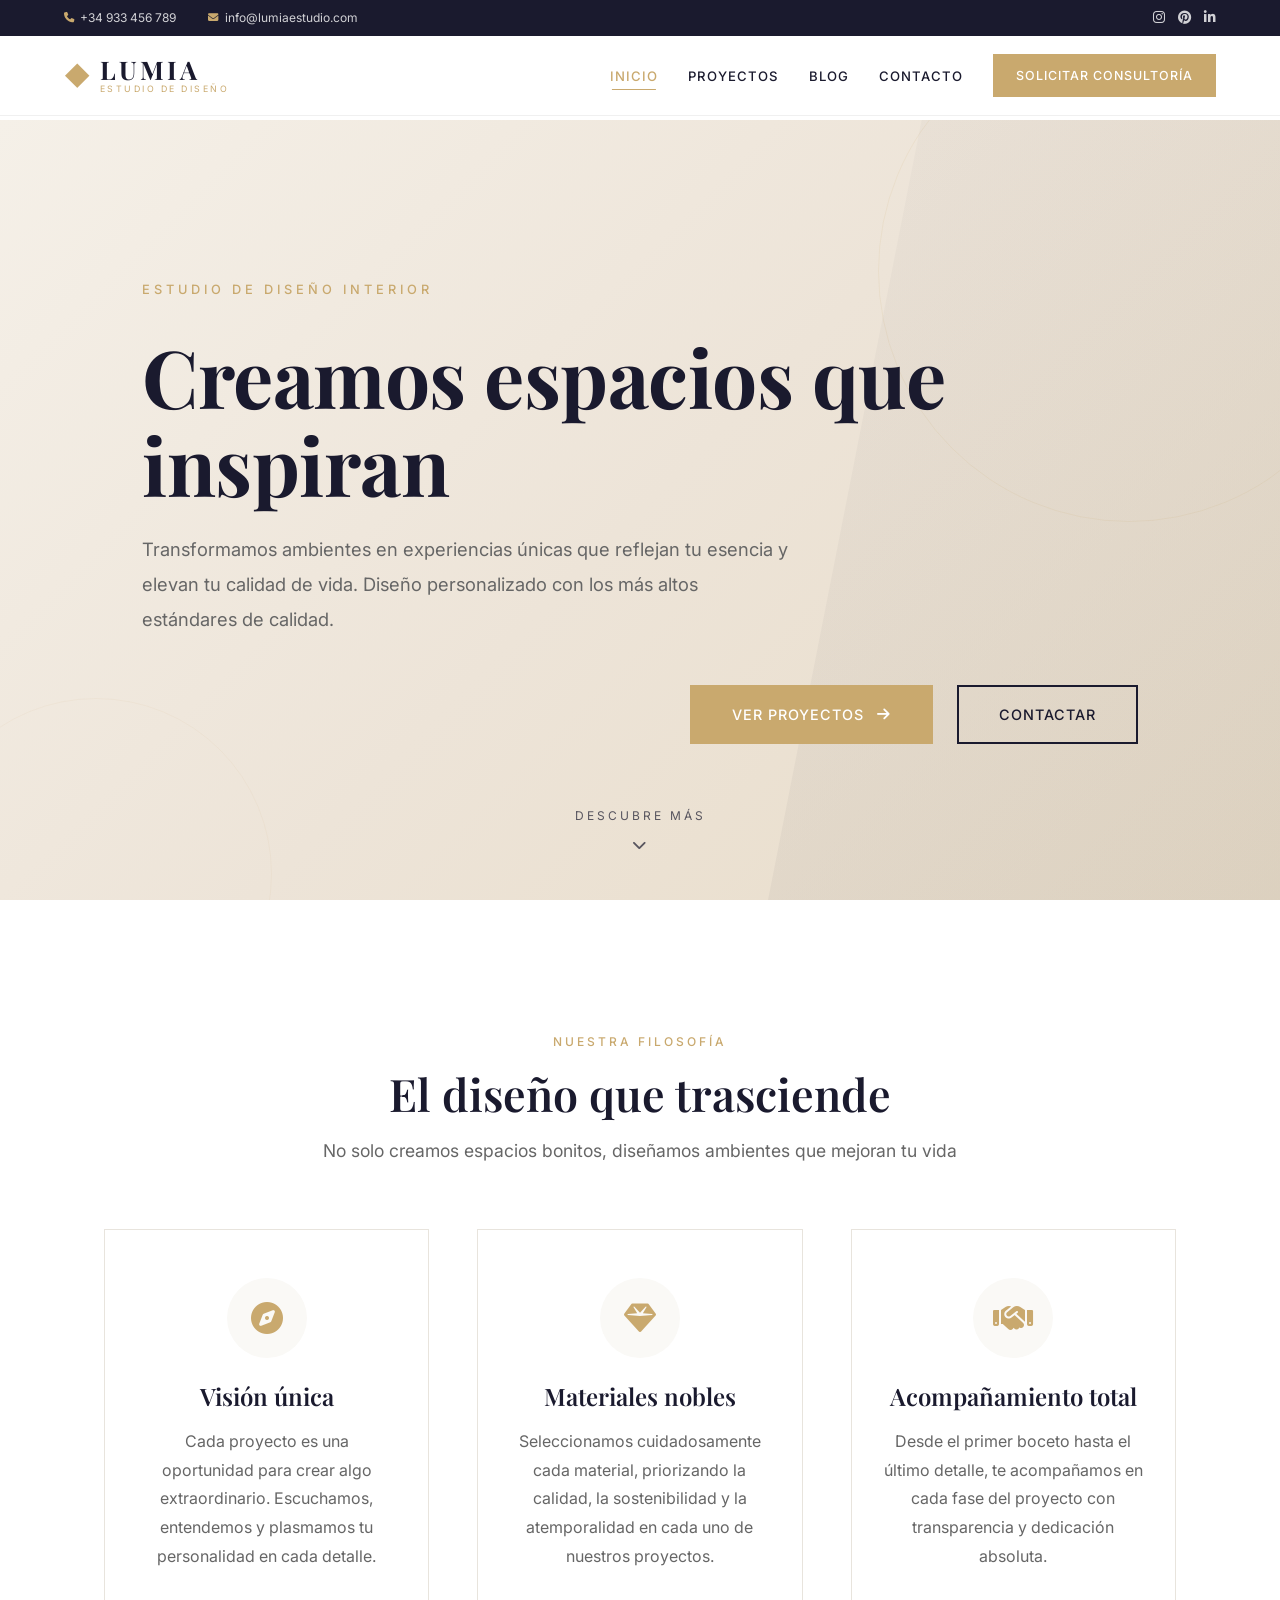
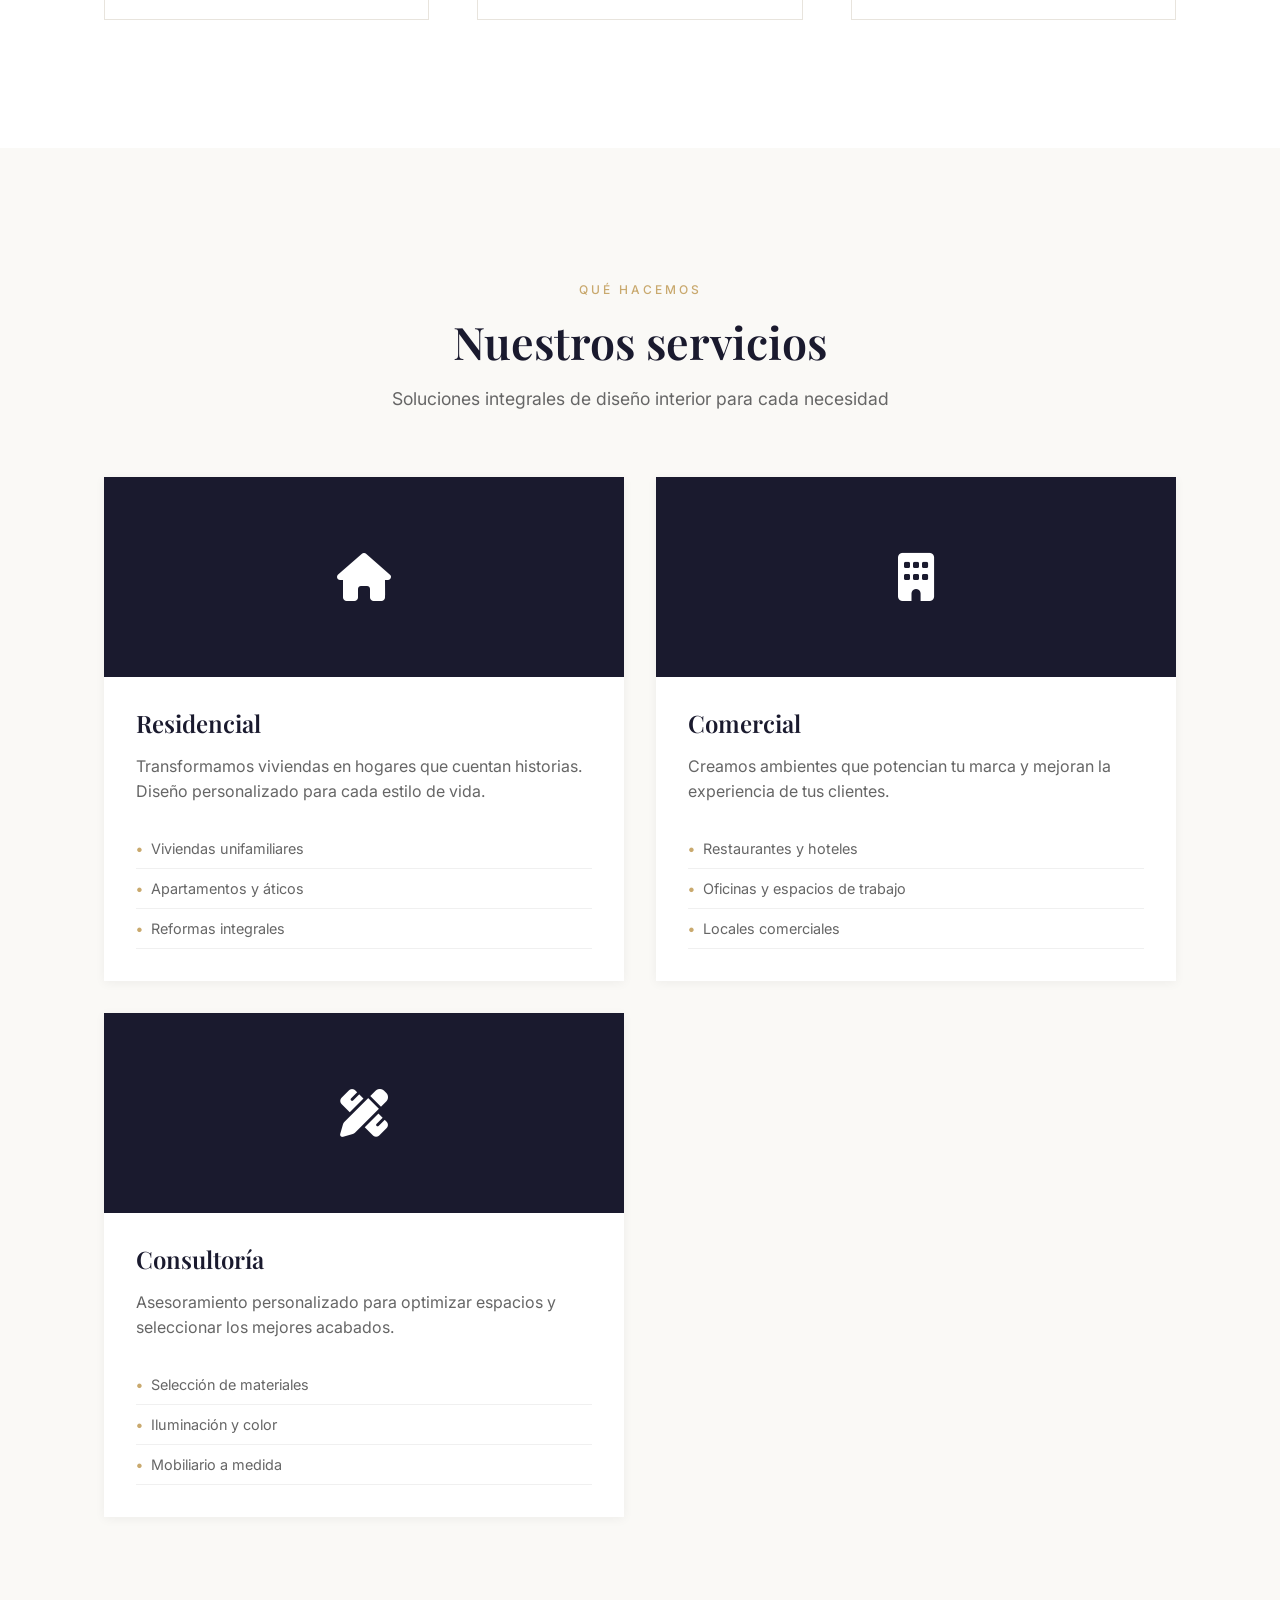
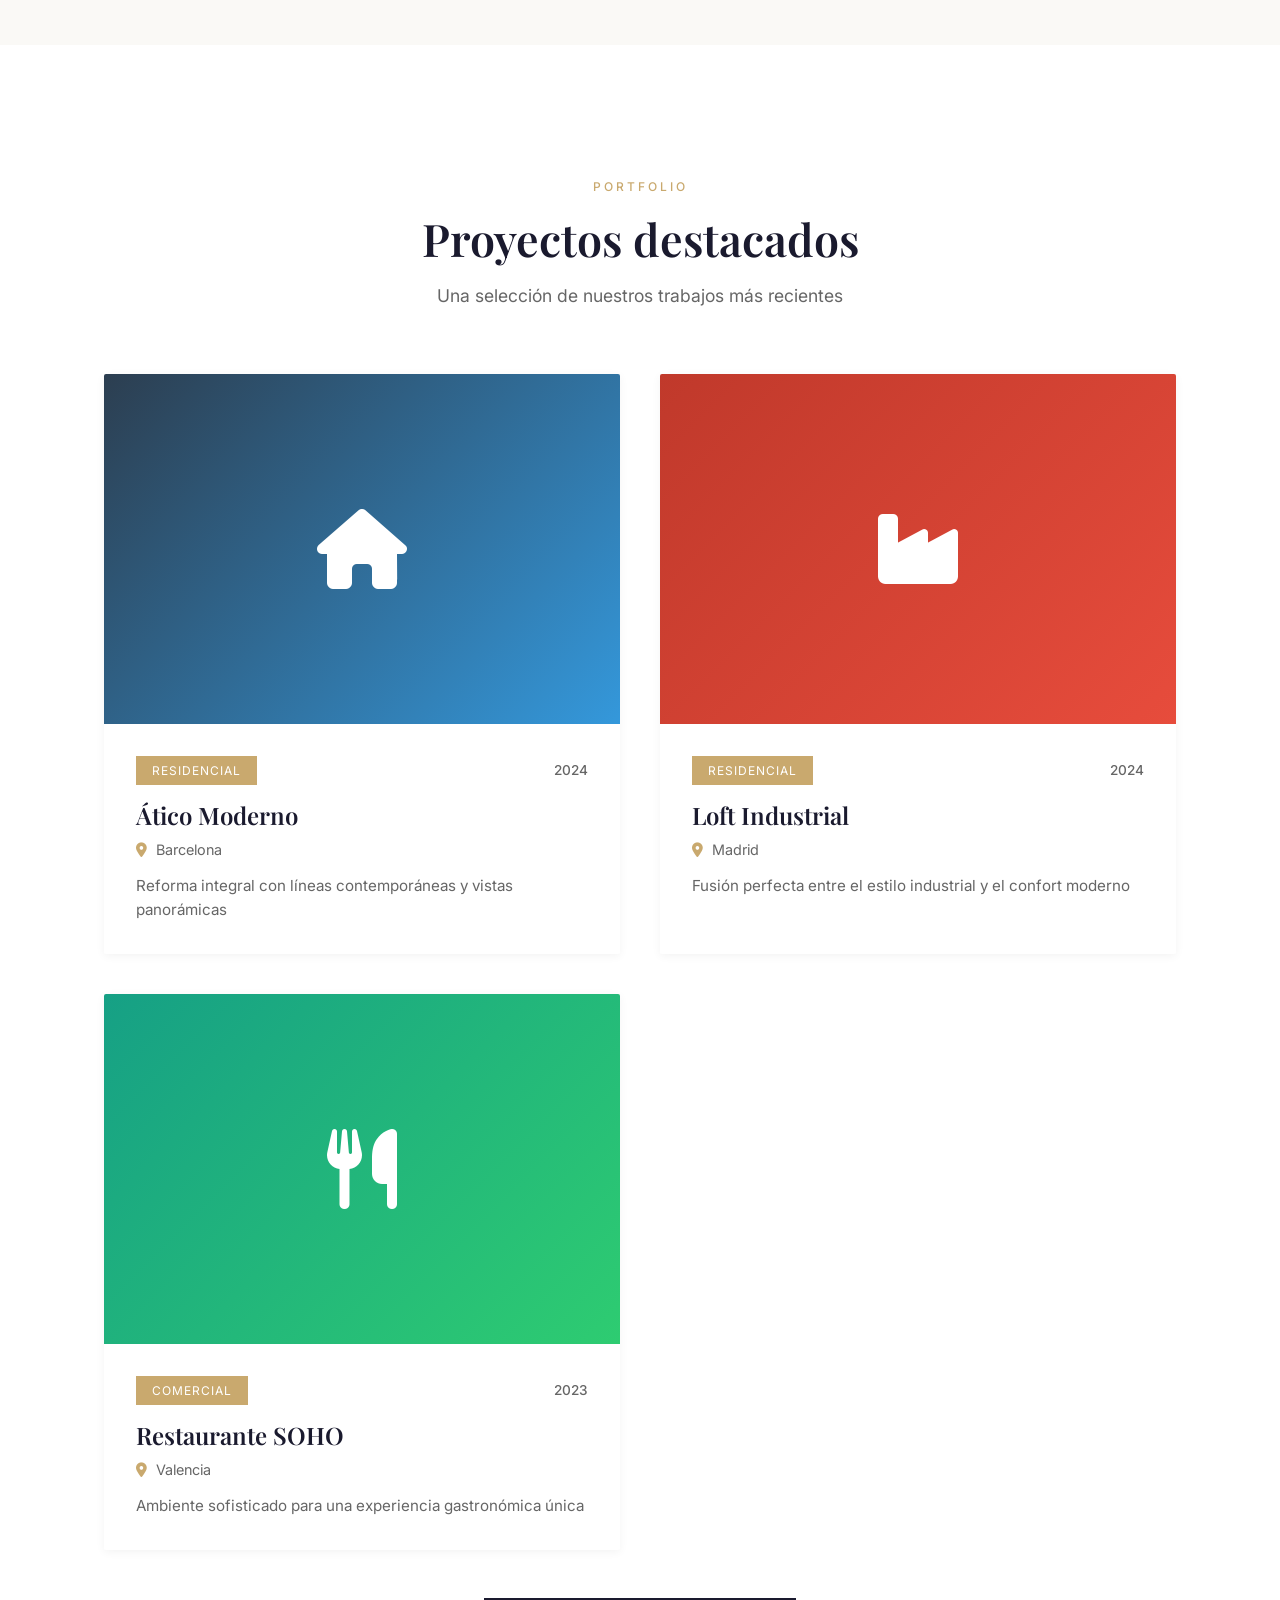
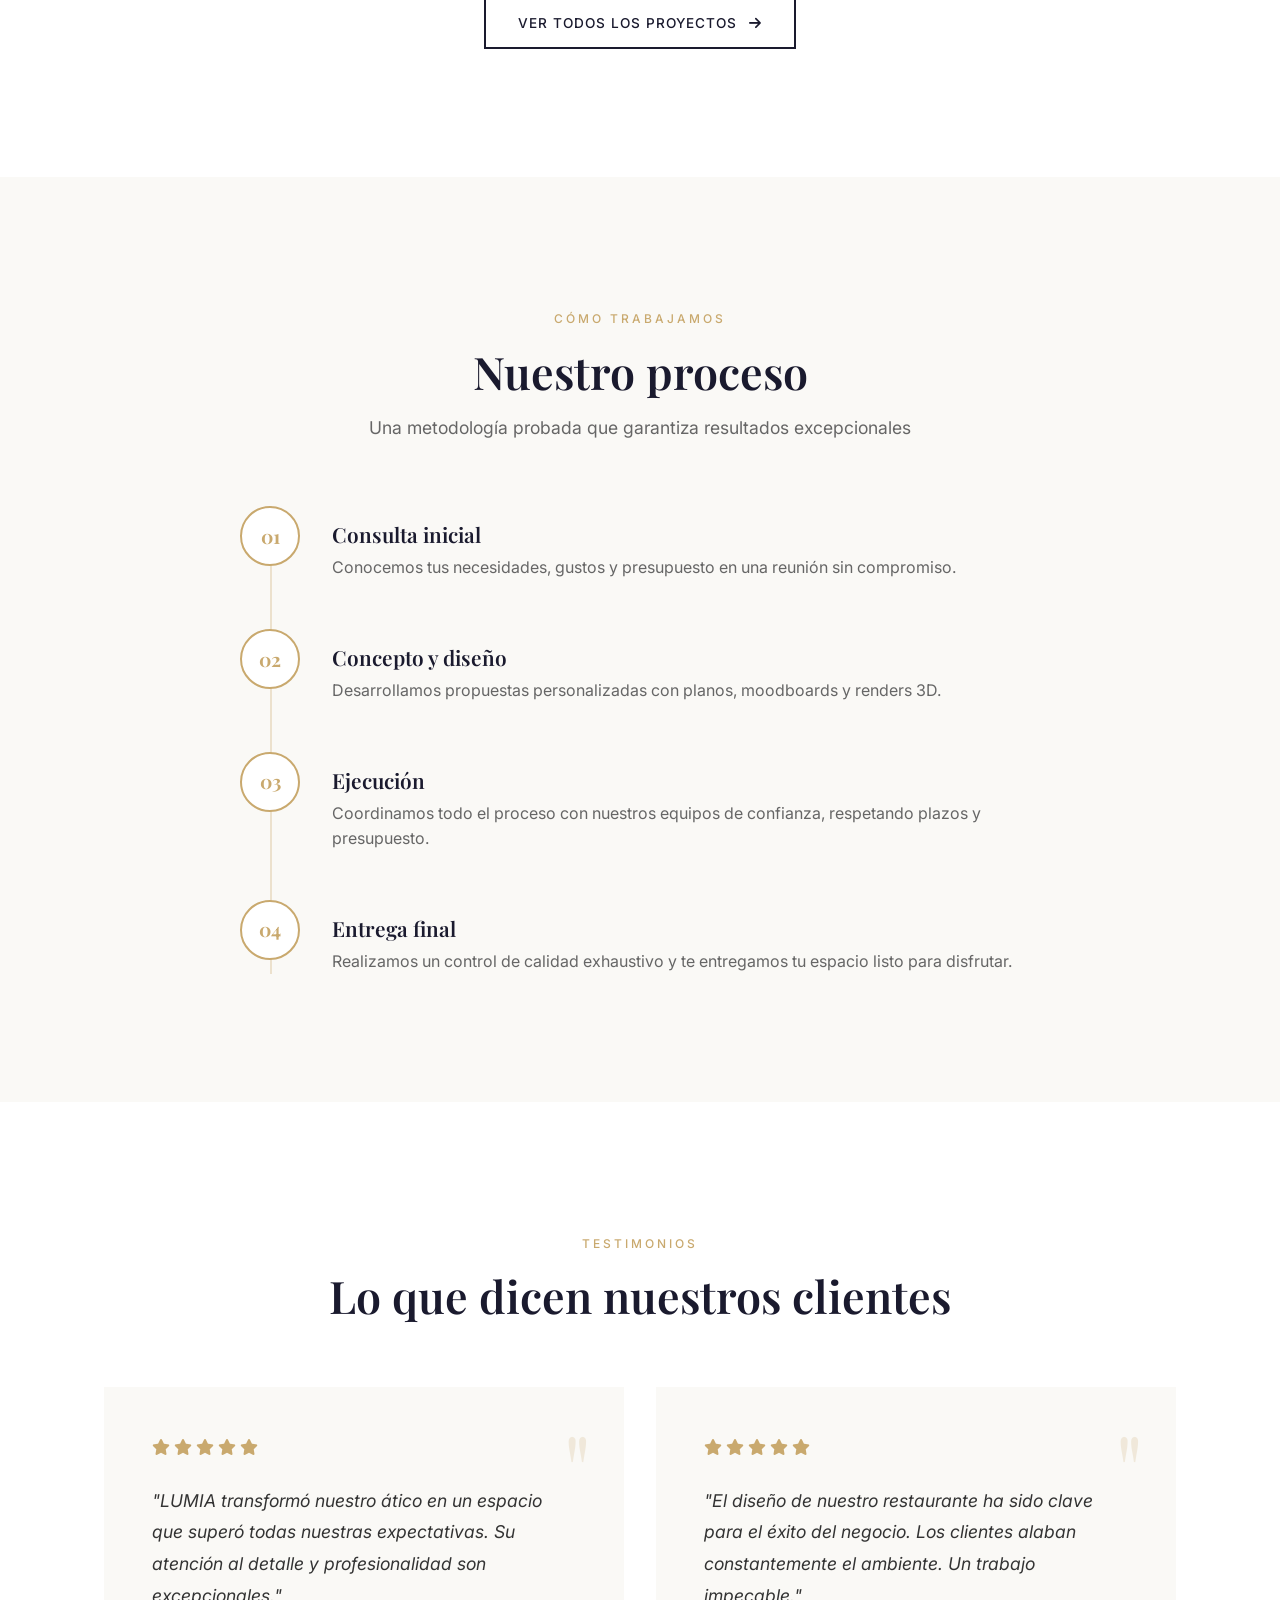
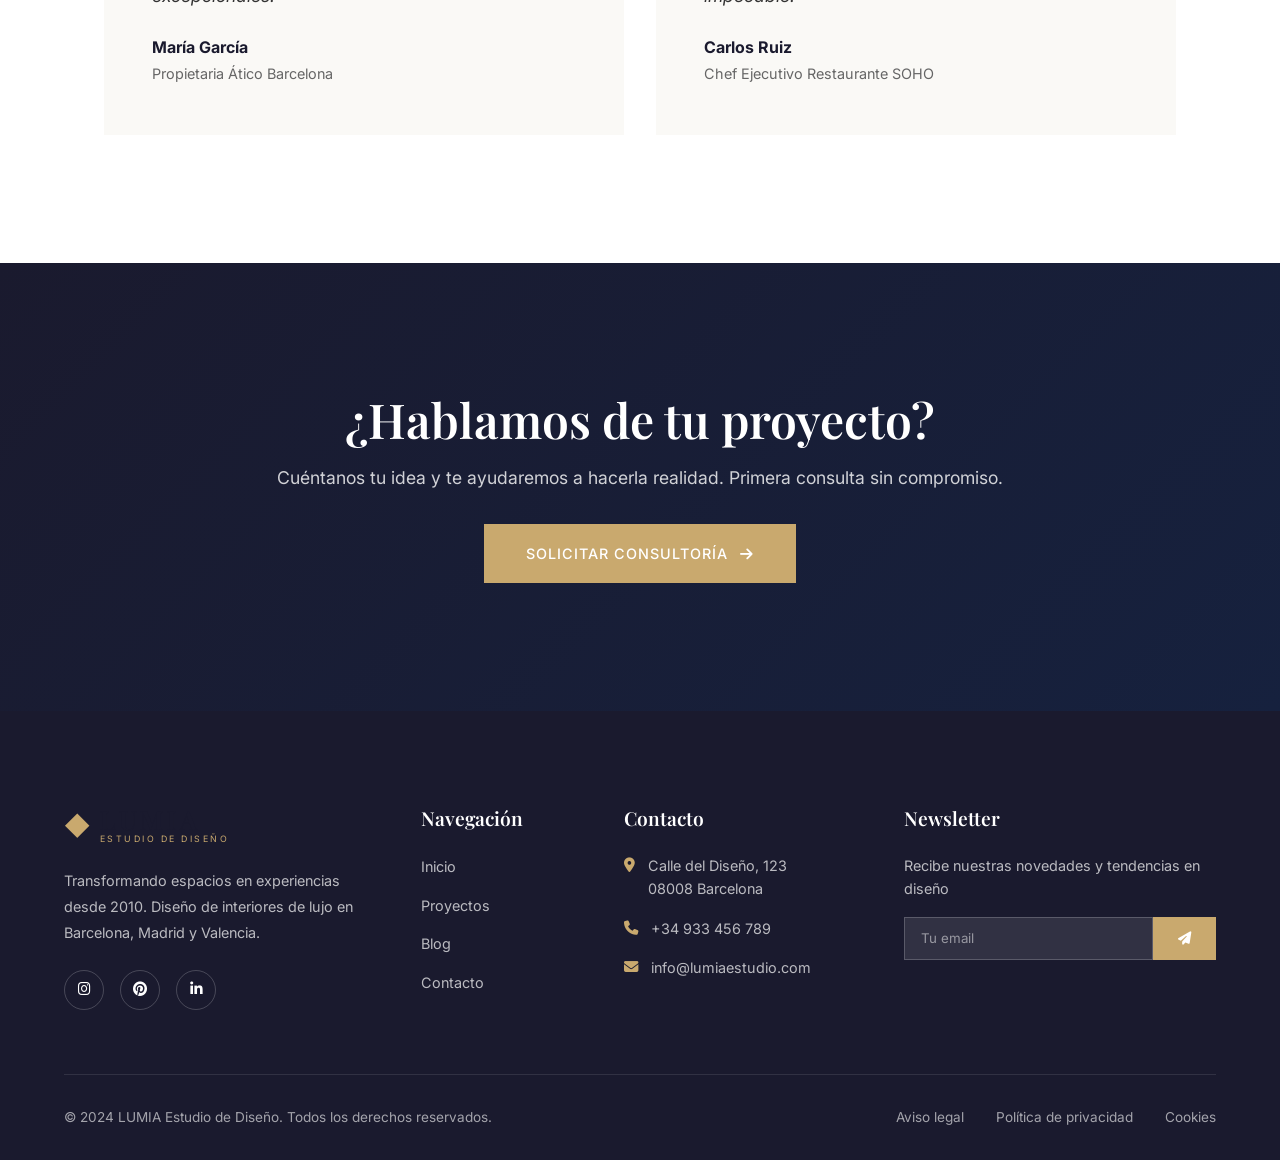
==== index.html @ fe45cfab "primer commit de la pagina web de interiores funcional" ====
<!DOCTYPE html>
<html lang="es">
<head>
    <meta charset="UTF-8">
    <meta name="viewport" content="width=device-width, initial-scale=1.0">
    <meta name="description" content="LUMIA Estudio - Diseño de interiores de lujo. Transformamos espacios en experiencias únicas. Proyectos residenciales y comerciales.">
    <title>LUMIA Estudio | Diseño de Interiores de Lujo</title>
    <link rel="stylesheet" href="css/style.css">
    <link href="https://fonts.googleapis.com/css2?family=Playfair+Display:ital,wght@0,400;0,500;0,600;0,700;1,400&family=Inter:wght@300;400;500;600&display=swap" rel="stylesheet">
    <link rel="stylesheet" href="https://cdnjs.cloudflare.com/ajax/libs/font-awesome/6.4.0/css/all.min.css">
</head>
<body>
    <!-- Header Elegante -->
    <header class="header">
        <div class="header-top">
            <div class="header-top-content">
                <div class="header-contact">
                    <a href="tel:+34933456789"><i class="fas fa-phone"></i> +34 933 456 789</a>
                    <a href="mailto:info@lumiaestudio.com"><i class="fas fa-envelope"></i> info@lumiaestudio.com</a>
                </div>
                <div class="header-social">
                    <a href="#" aria-label="Instagram"><i class="fab fa-instagram"></i></a>
                    <a href="#" aria-label="Pinterest"><i class="fab fa-pinterest"></i></a>
                    <a href="#" aria-label="LinkedIn"><i class="fab fa-linkedin-in"></i></a>
                </div>
            </div>
        </div>
        
        <nav class="nav">
            <div class="nav-container">
                <div class="logo">
                    <a href="index.html">
                        <span class="logo-icon">◆</span>
                        <div class="logo-text">
                            <h1>LUMIA</h1>
                            <span class="logo-subtitle">ESTUDIO DE DISEÑO</span>
                        </div>
                    </a>
                </div>
                
                <ul class="nav-menu">
                    <li><a href="index.html" class="nav-link active">Inicio</a></li>
                    <li><a href="proyectos.html" class="nav-link">Proyectos</a></li>
                    <li><a href="blog.html" class="nav-link">Blog</a></li>
                    <li><a href="contacto.html" class="nav-link">Contacto</a></li>
                    <li class="nav-cta">
                        <a href="contacto.html" class="btn-nav">Solicitar consultoría</a>
                    </li>
                </ul>
                
                <button class="hamburger" aria-label="Menú">
                    <span class="hamburger-line"></span>
                    <span class="hamburger-line"></span>
                    <span class="hamburger-line"></span>
                </button>
            </div>
        </nav>
    </header>

    <main>
<!-- Hero Section -->
<section class="hero">
    <div class="hero-overlay"></div>
    <div class="hero-content">
        <span class="hero-tag">Estudio de diseño interior</span>
        <h2 class="hero-title">Creamos espacios que inspiran</h2>
        <p class="hero-description">Transformamos ambientes en experiencias únicas que reflejan tu esencia y elevan tu calidad de vida. Diseño personalizado con los más altos estándares de calidad.</p>
        <div class="hero-buttons">
            <a href="proyectos.html" class="btn-primary">
                <span>Ver proyectos</span>
                <i class="fas fa-arrow-right"></i>
            </a>
            <a href="contacto.html" class="btn-secondary">
                <span>Contactar</span>
            </a>
        </div>
    </div>
    <div class="hero-scroll">
        <span>Descubre más</span>
        <i class="fas fa-chevron-down"></i>
    </div>
</section>

        <!-- Sección de Valores / Filosofía -->
        <section class="filosofia">
            <div class="section-container">
                <div class="section-header">
                    <span class="section-tag">Nuestra filosofía</span>
                    <h3>El diseño que trasciende</h3>
                    <p>No solo creamos espacios bonitos, diseñamos ambientes que mejoran tu vida</p>
                </div>
                
                <div class="filosofia-grid">
                    <div class="filosofia-card">
                        <div class="filosofia-icon">
                            <i class="fas fa-compass"></i>
                        </div>
                        <h4>Visión única</h4>
                        <p>Cada proyecto es una oportunidad para crear algo extraordinario. Escuchamos, entendemos y plasmamos tu personalidad en cada detalle.</p>
                    </div>
                    
                    <div class="filosofia-card">
                        <div class="filosofia-icon">
                            <i class="fas fa-gem"></i>
                        </div>
                        <h4>Materiales nobles</h4>
                        <p>Seleccionamos cuidadosamente cada material, priorizando la calidad, la sostenibilidad y la atemporalidad en cada uno de nuestros proyectos.</p>
                    </div>
                    
                    <div class="filosofia-card">
                        <div class="filosofia-icon">
                            <i class="fas fa-handshake"></i>
                        </div>
                        <h4>Acompañamiento total</h4>
                        <p>Desde el primer boceto hasta el último detalle, te acompañamos en cada fase del proyecto con transparencia y dedicación absoluta.</p>
                    </div>
                </div>
            </div>
        </section>

        <!-- Servicios -->
        <section class="servicios">
            <div class="section-container">
                <div class="section-header">
                    <span class="section-tag">Qué hacemos</span>
                    <h3>Nuestros servicios</h3>
                    <p>Soluciones integrales de diseño interior para cada necesidad</p>
                </div>
                
                <div class="servicios-grid">
                    <div class="servicio-card">
                        <div class="servicio-imagen">
                            <i class="fas fa-home"></i>
                        </div>
                        <div class="servicio-content">
                            <h4>Residencial</h4>
                            <p>Transformamos viviendas en hogares que cuentan historias. Diseño personalizado para cada estilo de vida.</p>
                            <ul class="servicio-lista">
                                <li>Viviendas unifamiliares</li>
                                <li>Apartamentos y áticos</li>
                                <li>Reformas integrales</li>
                            </ul>
                        </div>
                    </div>
                    
                    <div class="servicio-card">
                        <div class="servicio-imagen">
                            <i class="fas fa-building"></i>
                        </div>
                        <div class="servicio-content">
                            <h4>Comercial</h4>
                            <p>Creamos ambientes que potencian tu marca y mejoran la experiencia de tus clientes.</p>
                            <ul class="servicio-lista">
                                <li>Restaurantes y hoteles</li>
                                <li>Oficinas y espacios de trabajo</li>
                                <li>Locales comerciales</li>
                            </ul>
                        </div>
                    </div>
                    
                    <div class="servicio-card">
                        <div class="servicio-imagen">
                            <i class="fas fa-pencil-ruler"></i>
                        </div>
                        <div class="servicio-content">
                            <h4>Consultoría</h4>
                            <p>Asesoramiento personalizado para optimizar espacios y seleccionar los mejores acabados.</p>
                            <ul class="servicio-lista">
                                <li>Selección de materiales</li>
                                <li>Iluminación y color</li>
                                <li>Mobiliario a medida</li>
                            </ul>
                        </div>
                    </div>
                </div>
            </div>
        </section>

        <!-- Proyectos Destacados -->
        <section class="proyectos-destacados">
            <div class="section-container">
                <div class="section-header">
                    <span class="section-tag">Portfolio</span>
                    <h3>Proyectos destacados</h3>
                    <p>Una selección de nuestros trabajos más recientes</p>
                </div>
                
                <div class="proyectos-destacados-grid">
                    <a href="proyectos/atico-moderno.html" class="proyecto-destacado-card">
                        <div class="proyecto-card-imagen">
                            <div class="proyecto-imagen-placeholder" style="background: linear-gradient(135deg, #2c3e50 0%, #3498db 100%);">
                                <i class="fas fa-home"></i>
                            </div>
                            <div class="proyecto-card-overlay">
                                <span>Ver proyecto completo</span>
                            </div>
                        </div>
                        <div class="proyecto-card-info">
                            <div class="proyecto-card-header">
                                <span class="categoria-badge">Residencial</span>
                                <span class="proyecto-ano">2024</span>
                            </div>
                            <h4>Ático Moderno</h4>
                            <p class="proyecto-ubicacion"><i class="fas fa-map-marker-alt"></i> Barcelona</p>
                            <p class="proyecto-descripcion">Reforma integral con líneas contemporáneas y vistas panorámicas</p>
                        </div>
                    </a>

                    <a href="proyectos/loft-industrial.html" class="proyecto-destacado-card">
                        <div class="proyecto-card-imagen">
                            <div class="proyecto-imagen-placeholder" style="background: linear-gradient(135deg, #c0392b 0%, #e74c3c 100%);">
                                <i class="fas fa-industry"></i>
                            </div>
                            <div class="proyecto-card-overlay">
                                <span>Ver proyecto completo</span>
                            </div>
                        </div>
                        <div class="proyecto-card-info">
                            <div class="proyecto-card-header">
                                <span class="categoria-badge">Residencial</span>
                                <span class="proyecto-ano">2024</span>
                            </div>
                            <h4>Loft Industrial</h4>
                            <p class="proyecto-ubicacion"><i class="fas fa-map-marker-alt"></i> Madrid</p>
                            <p class="proyecto-descripcion">Fusión perfecta entre el estilo industrial y el confort moderno</p>
                        </div>
                    </a>

                    <a href="proyectos/restaurante-soho.html" class="proyecto-destacado-card">
                        <div class="proyecto-card-imagen">
                            <div class="proyecto-imagen-placeholder" style="background: linear-gradient(135deg, #16a085 0%, #2ecc71 100%);">
                                <i class="fas fa-utensils"></i>
                            </div>
                            <div class="proyecto-card-overlay">
                                <span>Ver proyecto completo</span>
                            </div>
                        </div>
                        <div class="proyecto-card-info">
                            <div class="proyecto-card-header">
                                <span class="categoria-badge">Comercial</span>
                                <span class="proyecto-ano">2023</span>
                            </div>
                            <h4>Restaurante SOHO</h4>
                            <p class="proyecto-ubicacion"><i class="fas fa-map-marker-alt"></i> Valencia</p>
                            <p class="proyecto-descripcion">Ambiente sofisticado para una experiencia gastronómica única</p>
                        </div>
                    </a>
                </div>
                
                <div class="section-cta">
                    <a href="proyectos.html" class="btn-outline">
                        Ver todos los proyectos <i class="fas fa-arrow-right"></i>
                    </a>
                </div>
            </div>
        </section>

        <!-- Proceso de Trabajo -->
        <section class="proceso">
            <div class="section-container">
                <div class="section-header">
                    <span class="section-tag">Cómo trabajamos</span>
                    <h3>Nuestro proceso</h3>
                    <p>Una metodología probada que garantiza resultados excepcionales</p>
                </div>
                
                <div class="proceso-timeline">
                    <div class="proceso-paso">
                        <div class="paso-numero">01</div>
                        <div class="paso-content">
                            <h4>Consulta inicial</h4>
                            <p>Conocemos tus necesidades, gustos y presupuesto en una reunión sin compromiso.</p>
                        </div>
                    </div>
                    
                    <div class="proceso-paso">
                        <div class="paso-numero">02</div>
                        <div class="paso-content">
                            <h4>Concepto y diseño</h4>
                            <p>Desarrollamos propuestas personalizadas con planos, moodboards y renders 3D.</p>
                        </div>
                    </div>
                    
                    <div class="proceso-paso">
                        <div class="paso-numero">03</div>
                        <div class="paso-content">
                            <h4>Ejecución</h4>
                            <p>Coordinamos todo el proceso con nuestros equipos de confianza, respetando plazos y presupuesto.</p>
                        </div>
                    </div>
                    
                    <div class="proceso-paso">
                        <div class="paso-numero">04</div>
                        <div class="paso-content">
                            <h4>Entrega final</h4>
                            <p>Realizamos un control de calidad exhaustivo y te entregamos tu espacio listo para disfrutar.</p>
                        </div>
                    </div>
                </div>
            </div>
        </section>

        <!-- Testimonios -->
        <section class="testimonios">
            <div class="section-container">
                <div class="section-header">
                    <span class="section-tag">Testimonios</span>
                    <h3>Lo que dicen nuestros clientes</h3>
                </div>
                
                <div class="testimonios-grid">
                    <div class="testimonio-card">
                        <div class="testimonio-stars">
                            <i class="fas fa-star"></i>
                            <i class="fas fa-star"></i>
                            <i class="fas fa-star"></i>
                            <i class="fas fa-star"></i>
                            <i class="fas fa-star"></i>
                        </div>
                        <p class="testimonio-texto">"LUMIA transformó nuestro ático en un espacio que superó todas nuestras expectativas. Su atención al detalle y profesionalidad son excepcionales."</p>
                        <div class="testimonio-autor">
                            <strong>María García</strong>
                            <span>Propietaria Ático Barcelona</span>
                        </div>
                    </div>
                    
                    <div class="testimonio-card">
                        <div class="testimonio-stars">
                            <i class="fas fa-star"></i>
                            <i class="fas fa-star"></i>
                            <i class="fas fa-star"></i>
                            <i class="fas fa-star"></i>
                            <i class="fas fa-star"></i>
                        </div>
                        <p class="testimonio-texto">"El diseño de nuestro restaurante ha sido clave para el éxito del negocio. Los clientes alaban constantemente el ambiente. Un trabajo impecable."</p>
                        <div class="testimonio-autor">
                            <strong>Carlos Ruiz</strong>
                            <span>Chef Ejecutivo Restaurante SOHO</span>
                        </div>
                    </div>
                </div>
            </div>
        </section>

        <!-- CTA Final -->
        <section class="cta-final">
            <div class="section-container">
                <div class="cta-content">
                    <h3>¿Hablamos de tu proyecto?</h3>
                    <p>Cuéntanos tu idea y te ayudaremos a hacerla realidad. Primera consulta sin compromiso.</p>
                    <a href="contacto.html" class="btn-primary">
                        <span>Solicitar consultoría</span>
                        <i class="fas fa-arrow-right"></i>
                    </a>
                </div>
            </div>
        </section>
    </main>

    <!-- Footer Premium -->
    <footer class="footer">
        <div class="footer-grid">
            <div class="footer-brand">
                <div class="logo">
                    <a href="index.html">
                        <span class="logo-icon">◆</span>
                        <div class="logo-text">
                            <h1>LUMIA</h1>
                            <span class="logo-subtitle">ESTUDIO DE DISEÑO</span>
                        </div>
                    </a>
                </div>
                <p>Transformando espacios en experiencias desde 2010. Diseño de interiores de lujo en Barcelona, Madrid y Valencia.</p>
                <div class="footer-social">
                    <a href="#" aria-label="Instagram"><i class="fab fa-instagram"></i></a>
                    <a href="#" aria-label="Pinterest"><i class="fab fa-pinterest"></i></a>
                    <a href="#" aria-label="LinkedIn"><i class="fab fa-linkedin-in"></i></a>
                </div>
            </div>
            
            <div class="footer-nav">
                <h4>Navegación</h4>
                <ul>
                    <li><a href="index.html">Inicio</a></li>
                    <li><a href="proyectos.html">Proyectos</a></li>
                    <li><a href="blog.html">Blog</a></li>
                    <li><a href="contacto.html">Contacto</a></li>
                </ul>
            </div>
            
            <div class="footer-contact">
                <h4>Contacto</h4>
                <ul>
                    <li><i class="fas fa-map-marker-alt"></i> Calle del Diseño, 123<br>08008 Barcelona</li>
                    <li><i class="fas fa-phone"></i> <a href="tel:+34933456789">+34 933 456 789</a></li>
                    <li><i class="fas fa-envelope"></i> <a href="mailto:info@lumiaestudio.com">info@lumiaestudio.com</a></li>
                </ul>
            </div>
            
            <div class="footer-newsletter">
                <h4>Newsletter</h4>
                <p>Recibe nuestras novedades y tendencias en diseño</p>
                <form class="newsletter-form">
                    <input type="email" placeholder="Tu email" required>
                    <button type="submit"><i class="fas fa-paper-plane"></i></button>
                </form>
            </div>
        </div>
        
        <div class="footer-bottom">
            <div class="footer-bottom-content">
                <p>&copy; 2024 LUMIA Estudio de Diseño. Todos los derechos reservados.</p>
                <div class="footer-legal">
                    <a href="#">Aviso legal</a>
                    <a href="#">Política de privacidad</a>
                    <a href="#">Cookies</a>
                </div>
            </div>
        </div>
    </footer>

    <script src="js/main.js"></script>
</body>
</html>
---- css/style.css ----
/* ============================================
   LUMIA ESTUDIO - Hoja de Estilos Principal
   Versión: 3.0 - Hero centrado y corregido
   ============================================ */

* {
    margin: 0;
    padding: 0;
    box-sizing: border-box;
}

:root {
    --primary-color: #1a1a2e;
    --secondary-color: #c9a96e;
    --accent-color: #a0522d;
    --text-color: #333333;
    --text-light: #666666;
    --text-lighter: #999999;
    --light-bg: #faf9f6;
    --white: #ffffff;
    --gray-light: #f5f5f5;
    --shadow-sm: 0 2px 10px rgba(0,0,0,0.05);
    --shadow-md: 0 5px 30px rgba(0,0,0,0.1);
    --shadow-lg: 0 20px 60px rgba(0,0,0,0.15);
    --transition: all 0.3s cubic-bezier(0.4, 0, 0.2, 1);
}

body {
    font-family: 'Inter', sans-serif;
    line-height: 1.6;
    color: var(--text-color);
    background-color: var(--white);
    -webkit-font-smoothing: antialiased;
    padding-top: 120px;
}

h1, h2, h3, h4, h5, h6 {
    font-family: 'Playfair Display', serif;
    font-weight: 600;
    line-height: 1.2;
}

a {
    text-decoration: none;
    color: inherit;
    transition: var(--transition);
}

img {
    max-width: 100%;
    height: auto;
}

.section-container {
    max-width: 1200px;
    margin: 0 auto;
    padding: 0 5%;
}

.section-header {
    text-align: center;
    margin-bottom: 4rem;
}

.section-tag {
    display: inline-block;
    font-size: 0.75rem;
    letter-spacing: 3px;
    text-transform: uppercase;
    color: var(--secondary-color);
    margin-bottom: 1rem;
    font-weight: 500;
}

.section-header h3 {
    font-family: 'Playfair Display', serif;
    font-size: 2.8rem;
    color: var(--primary-color);
    margin-bottom: 1rem;
}

.section-header p {
    color: var(--text-light);
    font-size: 1.1rem;
}

/* ============ HEADER ============ */
.header {
    position: fixed;
    width: 100%;
    top: 0;
    left: 0;
    z-index: 1000;
    background: var(--white);
}

.header-top {
    background: var(--primary-color);
    height: 36px;
    display: flex;
    align-items: center;
}

.header-top-content {
    max-width: 1400px;
    margin: 0 auto;
    padding: 0 5%;
    width: 100%;
    display: flex;
    justify-content: space-between;
    align-items: center;
}

.header-contact {
    display: flex;
    gap: 2rem;
}

.header-contact a {
    color: rgba(255,255,255,0.8);
    font-size: 0.75rem;
    display: flex;
    align-items: center;
    gap: 0.4rem;
}

.header-contact a:hover {
    color: var(--secondary-color);
}

.header-contact i {
    font-size: 0.65rem;
    color: var(--secondary-color);
}

.header-social {
    display: flex;
    gap: 0.8rem;
}

.header-social a {
    color: rgba(255,255,255,0.8);
    font-size: 0.85rem;
}

.header-social a:hover {
    color: var(--secondary-color);
}

.nav {
    height: 80px;
    border-bottom: 1px solid rgba(0,0,0,0.06);
    background: var(--white);
}

.nav-container {
    max-width: 1400px;
    margin: 0 auto;
    padding: 0 5%;
    height: 100%;
    display: flex;
    justify-content: space-between;
    align-items: center;
}

/* Logo */
.logo a {
    display: flex;
    align-items: center;
    gap: 0.6rem;
}

.logo-icon {
    font-size: 1.6rem;
    color: var(--secondary-color);
    transition: var(--transition);
    line-height: 1;
}

.logo:hover .logo-icon {
    transform: rotate(45deg);
}

.logo-text {
    display: flex;
    flex-direction: column;
    line-height: 1;
}

.logo-text h1 {
    font-family: 'Playfair Display', serif;
    font-size: 1.6rem;
    font-weight: 700;
    color: var(--primary-color);
    letter-spacing: 3px;
    line-height: 1;
}

.logo-subtitle {
    font-family: 'Inter', sans-serif;
    font-size: 0.55rem;
    letter-spacing: 2.5px;
    color: var(--secondary-color);
    margin-top: 2px;
}

/* Menú */
.nav-menu {
    display: flex;
    list-style: none;
    align-items: center;
    gap: 0.3rem;
}

.nav-link {
    color: var(--primary-color);
    font-size: 0.82rem;
    font-weight: 500;
    letter-spacing: 1px;
    text-transform: uppercase;
    padding: 0.5rem 0.8rem;
    position: relative;
}

.nav-link::before {
    content: '';
    position: absolute;
    bottom: 2px;
    left: 50%;
    transform: translateX(-50%);
    width: 0;
    height: 1px;
    background: var(--secondary-color);
    transition: var(--transition);
}

.nav-link:hover,
.nav-link.active {
    color: var(--secondary-color);
}

.nav-link:hover::before,
.nav-link.active::before {
    width: 60%;
}

.nav-cta {
    margin-left: 0.8rem;
}

.btn-nav {
    display: inline-block;
    background: var(--secondary-color);
    color: var(--white) !important;
    padding: 0.6rem 1.3rem;
    font-size: 0.78rem;
    font-weight: 500;
    letter-spacing: 1px;
    text-transform: uppercase;
    border: 2px solid var(--secondary-color);
}

.btn-nav:hover {
    background: transparent;
    color: var(--secondary-color) !important;
    transform: translateY(-2px);
    box-shadow: 0 5px 20px rgba(201, 169, 110, 0.3);
}

/* Hamburguesa */
.hamburger {
    display: none;
    flex-direction: column;
    justify-content: center;
    width: 40px;
    height: 40px;
    background: transparent;
    border: none;
    cursor: pointer;
}

.hamburger-line {
    width: 22px;
    height: 2px;
    background: var(--primary-color);
    margin: 3px 0;
    transition: var(--transition);
}

/* ============ HERO - TÍTULO ANCHO, BOTONES A LA DERECHA ============ */
.hero {
    height: calc(100vh - 120px);
    min-height: 650px;
    display: flex;
    align-items: center;
    background: linear-gradient(135deg, #f5f0e8 0%, #ede4d8 50%, #e8dcc8 100%);
    position: relative;
    overflow: hidden;
}

/* Elementos decorativos de fondo */
.hero::before {
    content: '';
    position: absolute;
    top: -100px;
    right: -100px;
    width: 500px;
    height: 500px;
    border: 1px solid rgba(201, 169, 110, 0.12);
    border-radius: 50%;
    animation: float 20s infinite ease-in-out;
}

.hero::after {
    content: '';
    position: absolute;
    bottom: -150px;
    left: -80px;
    width: 350px;
    height: 350px;
    border: 1px solid rgba(201, 169, 110, 0.08);
    border-radius: 50%;
    animation: float 25s infinite ease-in-out reverse;
}

@keyframes float {
    0%, 100% {
        transform: translate(0, 0) scale(1);
    }
    25% {
        transform: translate(30px, -30px) scale(1.05);
    }
    50% {
        transform: translate(-20px, 20px) scale(0.95);
    }
    75% {
        transform: translate(10px, 15px) scale(1.02);
    }
}

.hero-overlay {
    position: absolute;
    top: 0;
    right: 0;
    width: 40%;
    height: 100%;
    background: linear-gradient(135deg, rgba(26,26,46,0.02) 0%, rgba(26,26,46,0.06) 100%);
    clip-path: polygon(30% 0, 100% 0, 100% 100%, 0% 100%);
    z-index: 1;
}

/* Contenido */
.hero-content {
    position: relative;
    z-index: 2;
    width: 100%;
    max-width: 1200px;
    margin: 0 auto;
    padding: 0 8%;
}

.hero-tag {
    display: inline-block;
    font-size: 0.8rem;
    letter-spacing: 4px;
    text-transform: uppercase;
    color: var(--secondary-color);
    margin-bottom: 2rem;
    font-weight: 500;
}

.hero-title {
    font-family: 'Playfair Display', serif;
    font-size: 5rem;
    font-weight: 700;
    color: var(--primary-color);
    line-height: 1.1;
    margin-bottom: 1.5rem;
    letter-spacing: -0.5px;
    /* Ocupa todo el ancho */
    width: 100%;
}

.hero-title br {
    display: none; /* Forzamos una sola línea */
}

.hero-description {
    font-size: 1.15rem;
    color: var(--text-light);
    line-height: 1.9;
    margin-bottom: 3rem;
    max-width: 650px;
}

.hero-buttons {
    display: flex;
    gap: 1.5rem;
    align-items: center;
    justify-content: flex-end; /* Botones a la derecha */
}

.hero-scroll {
    position: absolute;
    bottom: 3rem;
    left: 50%;
    transform: translateX(-50%);
    display: flex;
    flex-direction: column;
    align-items: center;
    gap: 0.8rem;
    color: var(--primary-color);
    font-size: 0.75rem;
    letter-spacing: 3px;
    text-transform: uppercase;
    animation: bounce 2s infinite;
    z-index: 2;
    opacity: 0.7;
}

.hero-scroll i {
    font-size: 0.9rem;
}

@keyframes bounce {
    0%, 20%, 50%, 80%, 100% { transform: translateX(-50%) translateY(0); }
    40% { transform: translateX(-50%) translateY(-10px); }
    60% { transform: translateX(-50%) translateY(-5px); }
}

/* Responsive */
@media (max-width: 1024px) {
    .hero-title {
        font-size: 4rem;
    }
    
    .hero-content {
        padding: 0 5%;
    }
}

@media (max-width: 768px) {
    .hero {
        height: auto;
        min-height: 100vh;
        padding: 4rem 0;
    }
    
    .hero-content {
        padding: 0 5%;
    }
    
    .hero-title {
        font-size: 2.8rem;
    }
    
    .hero-description {
        font-size: 1rem;
        max-width: 100%;
    }
    
    .hero-buttons {
        justify-content: flex-start;
    }
    
    .hero-overlay {
        display: none;
    }
    
    .hero-scroll {
        bottom: 2rem;
    }
}

@media (max-width: 480px) {
    .hero-title {
        font-size: 2.2rem;
    }
    
    .hero-description {
        font-size: 0.95rem;
    }
    
    .hero-buttons {
        flex-direction: column;
        align-items: stretch;
    }
    
    .btn-primary,
    .btn-secondary {
        text-align: center;
        justify-content: center;
    }
}
.btn-primary {
    display: inline-flex;
    align-items: center;
    gap: 0.8rem;
    background: var(--secondary-color);
    color: var(--white);
    padding: 1rem 2.5rem;
    font-weight: 500;
    letter-spacing: 1px;
    border: 2px solid var(--secondary-color);
    transition: var(--transition);
    font-size: 0.9rem;
    text-transform: uppercase;
    cursor: pointer;
}

.btn-primary:hover {
    background: transparent;
    color: var(--secondary-color);
    transform: translateY(-2px);
    box-shadow: 0 10px 30px rgba(201, 169, 110, 0.3);
}

.btn-primary i {
    transition: var(--transition);
}

.btn-primary:hover i {
    transform: translateX(5px);
}

.btn-secondary {
    display: inline-block;
    background: transparent;
    color: var(--primary-color);
    padding: 1rem 2.5rem;
    font-weight: 500;
    letter-spacing: 1px;
    border: 2px solid var(--primary-color);
    transition: var(--transition);
    font-size: 0.9rem;
    text-transform: uppercase;
    cursor: pointer;
}

.btn-secondary:hover {
    background: var(--primary-color);
    color: var(--white);
    transform: translateY(-2px);
}

.btn-outline {
    display: inline-flex;
    align-items: center;
    gap: 0.8rem;
    background: transparent;
    color: var(--primary-color);
    padding: 0.8rem 2rem;
    font-weight: 500;
    letter-spacing: 1px;
    border: 2px solid var(--primary-color);
    transition: var(--transition);
    font-size: 0.85rem;
    text-transform: uppercase;
}

.btn-outline:hover {
    background: var(--primary-color);
    color: var(--white);
    transform: translateY(-2px);
}

.btn-outline:hover i {
    transform: translateX(5px);
}

.btn-outline i {
    transition: var(--transition);
}

/* Scroll indicator */
.hero-scroll {
    position: absolute;
    bottom: 3rem;
    left: 50%;
    transform: translateX(-50%);
    display: flex;
    flex-direction: column;
    align-items: center;
    gap: 0.8rem;
    color: var(--primary-color);
    font-size: 0.75rem;
    letter-spacing: 3px;
    text-transform: uppercase;
    animation: bounce 2s infinite;
    z-index: 2;
    opacity: 0.7;
}

.hero-scroll i {
    font-size: 0.9rem;
}

@keyframes bounce {
    0%, 20%, 50%, 80%, 100% { transform: translateX(-50%) translateY(0); }
    40% { transform: translateX(-50%) translateY(-10px); }
    60% { transform: translateX(-50%) translateY(-5px); }
}

/* ============ FILOSOFÍA ============ */
.filosofia {
    padding: 8rem 0;
}

.filosofia-grid {
    display: grid;
    grid-template-columns: repeat(auto-fit, minmax(300px, 1fr));
    gap: 3rem;
}

.filosofia-card {
    text-align: center;
    padding: 3rem 2rem;
    border: 1px solid #e8e4dd;
    transition: var(--transition);
    position: relative;
}

.filosofia-card::before {
    content: '';
    position: absolute;
    bottom: 0;
    left: 50%;
    transform: translateX(-50%);
    width: 0;
    height: 2px;
    background: var(--secondary-color);
    transition: all 0.5s ease;
}

.filosofia-card:hover::before {
    width: 50%;
}

.filosofia-card:hover {
    transform: translateY(-10px);
    box-shadow: var(--shadow-lg);
}

.filosofia-icon {
    width: 80px;
    height: 80px;
    margin: 0 auto 1.5rem;
    background: var(--light-bg);
    border-radius: 50%;
    display: flex;
    align-items: center;
    justify-content: center;
    font-size: 2rem;
    color: var(--secondary-color);
    transition: var(--transition);
}

.filosofia-card:hover .filosofia-icon {
    background: var(--secondary-color);
    color: var(--white);
    transform: rotate(360deg);
}

.filosofia-card h4 {
    font-family: 'Playfair Display', serif;
    font-size: 1.5rem;
    color: var(--primary-color);
    margin-bottom: 1rem;
}

.filosofia-card p {
    color: var(--text-light);
    line-height: 1.8;
}

/* ============ SERVICIOS ============ */
.servicios {
    padding: 8rem 0;
    background: var(--light-bg);
}

.servicios-grid {
    display: grid;
    grid-template-columns: repeat(auto-fit, minmax(350px, 1fr));
    gap: 2rem;
}

.servicio-card {
    background: var(--white);
    overflow: hidden;
    transition: var(--transition);
    box-shadow: var(--shadow-sm);
}

.servicio-card:hover {
    box-shadow: var(--shadow-lg);
    transform: translateY(-5px);
}

.servicio-imagen {
    height: 200px;
    background: var(--primary-color);
    display: flex;
    align-items: center;
    justify-content: center;
    color: var(--white);
    font-size: 3rem;
    transition: var(--transition);
}

.servicio-card:hover .servicio-imagen {
    background: var(--secondary-color);
}

.servicio-content {
    padding: 2rem;
}

.servicio-content h4 {
    font-family: 'Playfair Display', serif;
    font-size: 1.5rem;
    color: var(--primary-color);
    margin-bottom: 1rem;
}

.servicio-content p {
    color: var(--text-light);
    margin-bottom: 1.5rem;
    line-height: 1.6;
}

.servicio-lista {
    list-style: none;
}

.servicio-lista li {
    padding: 0.5rem 0;
    border-bottom: 1px solid #f0f0f0;
    color: var(--text-light);
    font-size: 0.9rem;
    display: flex;
    align-items: center;
    gap: 0.5rem;
}

.servicio-lista li::before {
    content: '•';
    color: var(--secondary-color);
    font-weight: bold;
}

/* ============ PROYECTOS DESTACADOS ============ */
.proyectos-destacados {
    padding: 8rem 0;
}

.proyectos-destacados-grid {
    display: grid;
    grid-template-columns: repeat(auto-fit, minmax(350px, 1fr));
    gap: 2.5rem;
}

.proyecto-destacado-card {
    background: var(--white);
    border-radius: 2px;
    overflow: hidden;
    transition: var(--transition);
    box-shadow: var(--shadow-sm);
    display: flex;
    flex-direction: column;
}

.proyecto-destacado-card:hover {
    transform: translateY(-10px);
    box-shadow: var(--shadow-lg);
}

.proyecto-card-imagen {
    position: relative;
    height: 350px;
    overflow: hidden;
}

.proyecto-imagen-placeholder {
    width: 100%;
    height: 100%;
    display: flex;
    align-items: center;
    justify-content: center;
    color: var(--white);
    font-size: 5rem;
    transition: all 0.5s ease;
}

.proyecto-destacado-card:hover .proyecto-imagen-placeholder {
    transform: scale(1.1);
}

.proyecto-card-overlay {
    position: absolute;
    top: 0;
    left: 0;
    right: 0;
    bottom: 0;
    background: rgba(26, 26, 46, 0.8);
    display: flex;
    align-items: center;
    justify-content: center;
    opacity: 0;
    transition: var(--transition);
}

.proyecto-destacado-card:hover .proyecto-card-overlay {
    opacity: 1;
}

.proyecto-card-overlay span {
    color: var(--white);
    border: 2px solid var(--secondary-color);
    padding: 1rem 2rem;
    font-weight: 500;
    letter-spacing: 2px;
    text-transform: uppercase;
    font-size: 0.85rem;
    background: rgba(201, 169, 110, 0.2);
}

.proyecto-card-info {
    padding: 2rem;
    flex-grow: 1;
    display: flex;
    flex-direction: column;
}

.proyecto-card-header {
    display: flex;
    justify-content: space-between;
    align-items: center;
    margin-bottom: 1rem;
}

.categoria-badge {
    display: inline-block;
    background: var(--secondary-color);
    color: var(--white);
    padding: 0.3rem 1rem;
    font-size: 0.75rem;
    letter-spacing: 1px;
    text-transform: uppercase;
}

.proyecto-ano {
    font-size: 0.85rem;
    color: var(--text-light);
    font-weight: 500;
}

.proyecto-card-info h4 {
    font-family: 'Playfair Display', serif;
    font-size: 1.5rem;
    color: var(--primary-color);
    margin-bottom: 0.5rem;
}

.proyecto-ubicacion {
    color: var(--text-light);
    font-size: 0.9rem;
    margin-bottom: 0.8rem;
}

.proyecto-ubicacion i {
    color: var(--secondary-color);
    margin-right: 0.3rem;
}

.proyecto-descripcion {
    color: var(--text-light);
    font-size: 0.95rem;
    line-height: 1.6;
    flex-grow: 1;
}

.section-cta {
    text-align: center;
    margin-top: 3rem;
}

/* ============ PROCESO ============ */
.proceso {
    padding: 8rem 0;
    background: var(--light-bg);
}

.proceso-timeline {
    max-width: 800px;
    margin: 0 auto;
    position: relative;
}

.proceso-timeline::before {
    content: '';
    position: absolute;
    left: 30px;
    top: 0;
    bottom: 0;
    width: 2px;
    background: var(--secondary-color);
    opacity: 0.3;
}

.proceso-paso {
    display: flex;
    gap: 2rem;
    margin-bottom: 3rem;
    position: relative;
}

.proceso-paso:last-child {
    margin-bottom: 0;
}

.paso-numero {
    width: 60px;
    height: 60px;
    background: var(--white);
    border: 2px solid var(--secondary-color);
    border-radius: 50%;
    display: flex;
    align-items: center;
    justify-content: center;
    font-family: 'Playfair Display', serif;
    font-size: 1.2rem;
    color: var(--secondary-color);
    font-weight: 700;
    flex-shrink: 0;
    z-index: 1;
    transition: var(--transition);
}

.proceso-paso:hover .paso-numero {
    background: var(--secondary-color);
    color: var(--white);
    transform: scale(1.1);
}

.paso-content {
    padding-top: 1rem;
}

.paso-content h4 {
    font-family: 'Playfair Display', serif;
    font-size: 1.3rem;
    color: var(--primary-color);
    margin-bottom: 0.5rem;
}

.paso-content p {
    color: var(--text-light);
    line-height: 1.6;
}

/* ============ TESTIMONIOS ============ */
.testimonios {
    padding: 8rem 0;
}

.testimonios-grid {
    display: grid;
    grid-template-columns: repeat(auto-fit, minmax(400px, 1fr));
    gap: 2rem;
}

.testimonio-card {
    background: var(--light-bg);
    padding: 3rem;
    transition: var(--transition);
    position: relative;
}

.testimonio-card::before {
    content: '"';
    position: absolute;
    top: 2rem;
    right: 2rem;
    font-family: 'Playfair Display', serif;
    font-size: 6rem;
    color: var(--secondary-color);
    opacity: 0.2;
    line-height: 1;
}

.testimonio-card:hover {
    transform: translateY(-5px);
    box-shadow: var(--shadow-md);
}

.testimonio-stars {
    color: var(--secondary-color);
    margin-bottom: 1.5rem;
}

.testimonio-texto {
    font-size: 1.1rem;
    line-height: 1.8;
    color: var(--text-color);
    margin-bottom: 1.5rem;
    font-style: italic;
}

.testimonio-autor strong {
    display: block;
    color: var(--primary-color);
    font-size: 1rem;
}

.testimonio-autor span {
    color: var(--text-light);
    font-size: 0.9rem;
}

/* ============ CTA FINAL ============ */
.cta-final {
    padding: 8rem 0;
    background: linear-gradient(135deg, var(--primary-color) 0%, #16213e 100%);
    text-align: center;
    color: var(--white);
}

.cta-content h3 {
    font-family: 'Playfair Display', serif;
    font-size: 3rem;
    margin-bottom: 1rem;
}

.cta-content p {
    font-size: 1.1rem;
    color: rgba(255,255,255,0.8);
    margin-bottom: 2rem;
}

/* ============ PAGE HEADER ============ */
.page-header {
    background: linear-gradient(135deg, #f5f0e8 0%, #ede4d8 100%);
    padding: 5rem 0 3rem;
    text-align: center;
}

.page-header-content h2 {
    font-family: 'Playfair Display', serif;
    font-size: 3.5rem;
    color: var(--primary-color);
    margin: 1rem 0;
}

.page-header-content p {
    color: var(--text-light);
    font-size: 1.1rem;
}

.page-header-decoration {
    display: flex;
    align-items: center;
    justify-content: center;
    gap: 1.5rem;
    margin-top: 2rem;
}

.decor-line {
    width: 60px;
    height: 1px;
    background: var(--secondary-color);
}

.decor-diamond {
    color: var(--secondary-color);
    font-size: 0.8rem;
}

/* ============ CONTACTO ============ */
.contacto-hero {
    background: linear-gradient(135deg, #f5f0e8 0%, #ede4d8 100%);
    padding: 5rem 0 4rem;
    text-align: center;
}

.contacto-hero-content h2 {
    font-family: 'Playfair Display', serif;
    font-size: 3rem;
    color: var(--primary-color);
    margin: 1rem 0;
}

.contacto-hero-content p {
    color: var(--text-light);
    font-size: 1.1rem;
    max-width: 600px;
    margin: 0 auto;
}

.contacto-principal {
    padding: 5rem 0;
    background: var(--white);
}

.contacto-wrapper {
    display: grid;
    grid-template-columns: 1.3fr 1fr;
    gap: 4rem;
    align-items: start;
}

/* Formulario */
.contacto-formulario {
    background: var(--white);
    border: 1px solid #e8e4dd;
    padding: 3rem;
    border-radius: 4px;
}

.formulario-header {
    margin-bottom: 2.5rem;
}

.formulario-header h3 {
    font-family: 'Playfair Display', serif;
    font-size: 1.8rem;
    color: var(--primary-color);
    margin-bottom: 0.5rem;
}

.formulario-header p {
    color: var(--text-light);
    font-size: 0.95rem;
}

.form-contacto .form-row {
    margin-bottom: 1.5rem;
}

.form-row-double {
    display: grid;
    grid-template-columns: 1fr 1fr;
    gap: 1.5rem;
}

.form-group {
    display: flex;
    flex-direction: column;
}

.form-group label {
    font-size: 0.85rem;
    font-weight: 500;
    color: var(--primary-color);
    margin-bottom: 0.5rem;
    letter-spacing: 0.5px;
}

.form-group input,
.form-group select,
.form-group textarea {
    padding: 0.9rem 1rem;
    border: 1px solid #ddd;
    font-family: 'Inter', sans-serif;
    font-size: 0.95rem;
    color: var(--text-color);
    transition: var(--transition);
    background: var(--white);
    border-radius: 2px;
}

.form-group input:focus,
.form-group select:focus,
.form-group textarea:focus {
    outline: none;
    border-color: var(--secondary-color);
    box-shadow: 0 0 0 3px rgba(201, 169, 110, 0.1);
}

.form-group input::placeholder,
.form-group textarea::placeholder {
    color: #bbb;
}

.form-group textarea {
    resize: vertical;
    min-height: 120px;
}

/* Checkbox personalizado */
.form-checkbox {
    margin-bottom: 1rem;
}

.checkbox-container {
    display: flex;
    align-items: flex-start;
    gap: 0.8rem;
    cursor: pointer;
    font-size: 0.9rem;
    color: var(--text-light);
}

.checkbox-container input {
    display: none;
}

.checkmark {
    width: 20px;
    height: 20px;
    border: 2px solid #ddd;
    border-radius: 2px;
    flex-shrink: 0;
    position: relative;
    transition: var(--transition);
    margin-top: 2px;
}

.checkbox-container input:checked ~ .checkmark {
    background: var(--secondary-color);
    border-color: var(--secondary-color);
}

.checkbox-container input:checked ~ .checkmark::after {
    content: '';
    position: absolute;
    left: 5px;
    top: 2px;
    width: 6px;
    height: 10px;
    border: solid white;
    border-width: 0 2px 2px 0;
    transform: rotate(45deg);
}

.checkbox-text a {
    color: var(--secondary-color);
    text-decoration: underline;
}

.btn-enviar {
    display: inline-flex;
    align-items: center;
    gap: 0.8rem;
    background: var(--secondary-color);
    color: var(--white);
    padding: 1rem 2.5rem;
    border: 2px solid var(--secondary-color);
    font-family: 'Inter', sans-serif;
    font-size: 0.9rem;
    font-weight: 500;
    letter-spacing: 1px;
    text-transform: uppercase;
    cursor: pointer;
    transition: var(--transition);
    margin-top: 0.5rem;
}

.btn-enviar:hover {
    background: transparent;
    color: var(--secondary-color);
    transform: translateY(-2px);
    box-shadow: 0 10px 30px rgba(201, 169, 110, 0.3);
}

/* Sidebar */
.contacto-sidebar {
    display: flex;
    flex-direction: column;
    gap: 2rem;
}

.sidebar-card {
    background: var(--white);
    border: 1px solid #e8e4dd;
    padding: 2.5rem;
    border-radius: 4px;
}

.sidebar-card h3 {
    font-family: 'Playfair Display', serif;
    font-size: 1.4rem;
    color: var(--primary-color);
    margin-bottom: 1.5rem;
    padding-bottom: 1rem;
    border-bottom: 2px solid var(--secondary-color);
}

.info-item {
    display: flex;
    gap: 1.2rem;
    margin-bottom: 1.5rem;
    align-items: flex-start;
}

.info-item:last-child {
    margin-bottom: 0;
}

.info-icon-circle {
    width: 45px;
    height: 45px;
    background: var(--light-bg);
    border-radius: 50%;
    display: flex;
    align-items: center;
    justify-content: center;
    color: var(--secondary-color);
    font-size: 1rem;
    flex-shrink: 0;
}

.info-details h4 {
    font-family: 'Inter', sans-serif;
    font-size: 0.9rem;
    font-weight: 600;
    color: var(--primary-color);
    margin-bottom: 0.2rem;
}

.info-details p,
.info-details a {
    font-size: 0.9rem;
    color: var(--text-light);
    line-height: 1.5;
}

.info-details a:hover {
    color: var(--secondary-color);
}

.social-card p {
    color: var(--text-light);
    font-size: 0.9rem;
    margin-bottom: 1.5rem;
}

.sidebar-social-links {
    display: flex;
    flex-direction: column;
    gap: 1rem;
}

.social-link-item {
    display: flex;
    align-items: center;
    gap: 1rem;
    padding: 0.8rem;
    border: 1px solid #eee;
    transition: var(--transition);
    border-radius: 2px;
}

.social-link-item:hover {
    border-color: var(--secondary-color);
    background: rgba(201, 169, 110, 0.05);
}

.social-link-item i {
    width: 40px;
    height: 40px;
    background: var(--light-bg);
    border-radius: 50%;
    display: flex;
    align-items: center;
    justify-content: center;
    font-size: 1rem;
    color: var(--secondary-color);
    flex-shrink: 0;
}

.social-link-item div {
    display: flex;
    flex-direction: column;
}

.social-link-item strong {
    font-size: 0.9rem;
    color: var(--primary-color);
}

.social-link-item span {
    font-size: 0.8rem;
    color: var(--text-lighter);
}

/* FAQ */
.faq-section {
    padding: 8rem 0;
    background: var(--light-bg);
}

.faq-grid {
    max-width: 800px;
    margin: 0 auto;
    display: flex;
    flex-direction: column;
    gap: 1rem;
}

.faq-item {
    background: var(--white);
    border: 1px solid #e8e4dd;
    border-radius: 2px;
    overflow: hidden;
}

.faq-question {
    width: 100%;
    padding: 1.5rem;
    display: flex;
    justify-content: space-between;
    align-items: center;
    background: none;
    border: none;
    font-family: 'Inter', sans-serif;
    font-size: 1rem;
    font-weight: 500;
    color: var(--primary-color);
    cursor: pointer;
    text-align: left;
}

.faq-question i {
    transition: var(--transition);
    color: var(--secondary-color);
}

.faq-item.active .faq-question i {
    transform: rotate(180deg);
}

.faq-answer {
    max-height: 0;
    overflow: hidden;
    transition: max-height 0.3s ease;
}

.faq-item.active .faq-answer {
    max-height: 200px;
}

.faq-answer p {
    padding: 0 1.5rem 1.5rem;
    color: var(--text-light);
    line-height: 1.8;
}

/* ============ BLOG ============ */
.blog-categorias {
    padding: 0;
    background: var(--white);
    border-bottom: 1px solid #eee;
    position: sticky;
    top: 116px;
    z-index: 50;
}

.categorias-scroll {
    display: flex;
    gap: 0.5rem;
    overflow-x: auto;
    padding: 1rem 0;
    -webkit-overflow-scrolling: touch;
}

.categorias-scroll::-webkit-scrollbar {
    height: 3px;
}

.categorias-scroll::-webkit-scrollbar-track {
    background: #f1f1f1;
}

.categorias-scroll::-webkit-scrollbar-thumb {
    background: var(--secondary-color);
    border-radius: 3px;
}

.categoria-btn {
    padding: 0.5rem 1.5rem;
    border: 1px solid #ddd;
    font-size: 0.85rem;
    font-weight: 500;
    color: var(--text-light);
    transition: var(--transition);
    white-space: nowrap;
    flex-shrink: 0;
}

.categoria-btn:hover,
.categoria-btn.active {
    background: var(--secondary-color);
    color: var(--white);
    border-color: var(--secondary-color);
}

/* Artículo Destacado */
.blog-destacado-section {
    padding: 4rem 0;
    background: var(--white);
}

.blog-destacado {
    display: grid;
    grid-template-columns: 1fr 1fr;
    background: var(--white);
    box-shadow: var(--shadow-md);
    min-height: 450px;
}

.blog-destacado-imagen {
    position: relative;
    overflow: hidden;
    min-height: 450px;
}

.blog-placeholder {
    position: absolute;
    top: 0;
    left: 0;
    right: 0;
    bottom: 0;
    display: flex;
    align-items: center;
    justify-content: center;
    color: rgba(255,255,255,0.25);
    font-size: 8rem;
    transition: transform 0.5s ease;
}

.blog-destacado:hover .blog-placeholder {
    transform: scale(1.05);
}

.blog-categoria-badge {
    position: absolute;
    top: 1.5rem;
    left: 1.5rem;
    background: var(--secondary-color);
    color: var(--white);
    padding: 0.4rem 1.2rem;
    font-size: 0.75rem;
    letter-spacing: 1.5px;
    text-transform: uppercase;
    z-index: 2;
}

.blog-destacado-content {
    padding: 3.5rem;
    display: flex;
    flex-direction: column;
    justify-content: center;
}

.blog-meta {
    display: flex;
    gap: 1.5rem;
    margin-bottom: 1.2rem;
    flex-wrap: wrap;
}

.blog-meta span {
    font-size: 0.82rem;
    color: var(--text-lighter);
    display: flex;
    align-items: center;
    gap: 0.4rem;
}

.blog-meta i {
    color: var(--secondary-color);
    font-size: 0.75rem;
}

.blog-destacado-content h3 {
    font-family: 'Playfair Display', serif;
    font-size: 2rem;
    color: var(--primary-color);
    margin-bottom: 1rem;
    line-height: 1.3;
}

.blog-destacado-content p {
    color: var(--text-light);
    line-height: 1.8;
    margin-bottom: 1.5rem;
    font-size: 1rem;
}

.btn-leer-mas {
    display: inline-flex;
    align-items: center;
    gap: 0.6rem;
    color: var(--secondary-color);
    font-weight: 500;
    font-size: 0.9rem;
    letter-spacing: 0.5px;
    transition: var(--transition);
}

.btn-leer-mas i {
    transition: var(--transition);
}

.btn-leer-mas:hover {
    gap: 1rem;
}

.btn-leer-mas:hover i {
    transform: translateX(3px);
}

/* Grid de artículos */
.blog-grid-section {
    padding: 4rem 0;
    background: var(--light-bg);
}

.blog-grid {
    display: grid;
    grid-template-columns: repeat(auto-fill, minmax(360px, 1fr));
    gap: 2rem;
}

.blog-card {
    background: var(--white);
    box-shadow: var(--shadow-sm);
    transition: var(--transition);
    display: flex;
    flex-direction: column;
}

.blog-card:hover {
    transform: translateY(-5px);
    box-shadow: var(--shadow-md);
}

.blog-card-imagen {
    position: relative;
    height: 240px;
    overflow: hidden;
}

.blog-card-imagen .blog-placeholder {
    font-size: 5rem;
}

.blog-card-content {
    padding: 1.8rem;
    display: flex;
    flex-direction: column;
    flex-grow: 1;
}

.blog-card-content .blog-meta {
    margin-bottom: 0.8rem;
}

.blog-card-content h4 {
    font-family: 'Playfair Display', serif;
    font-size: 1.25rem;
    color: var(--primary-color);
    margin-bottom: 0.8rem;
    line-height: 1.4;
}

.blog-card-content p {
    color: var(--text-light);
    font-size: 0.93rem;
    line-height: 1.7;
    margin-bottom: 1.2rem;
    flex-grow: 1;
}

.blog-card-content .btn-leer-mas {
    margin-top: auto;
    font-size: 0.85rem;
}

/* Paginación */
.blog-paginacion {
    display: flex;
    justify-content: center;
    align-items: center;
    gap: 0.5rem;
    margin-top: 4rem;
    flex-wrap: wrap;
}

.pagina-btn {
    min-width: 45px;
    height: 45px;
    display: inline-flex;
    align-items: center;
    justify-content: center;
    padding: 0 1rem;
    border: 1px solid #ddd;
    font-size: 0.9rem;
    font-weight: 500;
    color: var(--text-color);
    transition: var(--transition);
    background: var(--white);
    text-decoration: none;
    white-space: nowrap;
}

.pagina-btn:hover,
.pagina-btn.active {
    background: var(--secondary-color);
    color: var(--white);
    border-color: var(--secondary-color);
}

.pagina-siguiente {
    padding: 0 1.5rem;
}

.pagina-siguiente i {
    margin-left: 0.3rem;
    font-size: 0.8rem;
}

/* Newsletter section */
.newsletter-section {
    padding: 6rem 0;
    background: var(--white);
}

.newsletter-box {
    background: linear-gradient(135deg, var(--primary-color) 0%, #16213e 100%);
    padding: 4rem;
    text-align: center;
    color: var(--white);
    border-radius: 4px;
    display: grid;
    grid-template-columns: 1fr 1fr;
    gap: 3rem;
    align-items: center;
}

.newsletter-texto {
    text-align: left;
}

.newsletter-texto h3 {
    font-family: 'Playfair Display', serif;
    font-size: 2rem;
    margin-bottom: 0.8rem;
}

.newsletter-texto p {
    color: rgba(255,255,255,0.8);
    font-size: 1rem;
    line-height: 1.6;
}

.newsletter-form-inline {
    display: flex;
    gap: 0;
}

.newsletter-form-inline input {
    flex: 1;
    padding: 0.9rem 1.2rem;
    border: 2px solid rgba(255,255,255,0.3);
    background: rgba(255,255,255,0.15);
    color: var(--white);
    font-family: 'Inter', sans-serif;
    font-size: 0.95rem;
    outline: none;
    border-right: none;
}

.newsletter-form-inline input::placeholder {
    color: rgba(255,255,255,0.6);
}

.newsletter-form-inline input:focus {
    border-color: var(--secondary-color);
    background: rgba(255,255,255,0.2);
}

.newsletter-form-inline .btn-primary {
    white-space: nowrap;
    border-radius: 0;
}

/* ============ ARTÍCULO INDIVIDUAL ============ */
.blog-articulo {
    margin-top: 0;
}

.articulo-hero {
    height: 50vh;
    min-height: 400px;
}

.articulo-placeholder {
    width: 100%;
    height: 100%;
    display: flex;
    align-items: center;
    justify-content: center;
    color: rgba(255,255,255,0.2);
    font-size: 10rem;
}

.articulo-content {
    padding: 4rem 0;
}

.articulo-header {
    margin-bottom: 3rem;
}

.articulo-header h1 {
    font-family: 'Playfair Display', serif;
    font-size: 2.8rem;
    color: var(--primary-color);
    margin: 1rem 0;
}

.articulo-meta {
    display: flex;
    gap: 1.5rem;
    flex-wrap: wrap;
    margin-top: 1rem;
}

.articulo-meta span {
    font-size: 0.9rem;
    color: var(--text-lighter);
    display: flex;
    align-items: center;
    gap: 0.4rem;
}

.articulo-meta i {
    color: var(--secondary-color);
}

.articulo-cuerpo {
    max-width: 800px;
}

.articulo-intro {
    font-size: 1.2rem;
    color: var(--text-light);
    line-height: 1.8;
    margin-bottom: 2rem;
    padding-left: 1.5rem;
    border-left: 3px solid var(--secondary-color);
}

.articulo-cuerpo h2 {
    font-family: 'Playfair Display', serif;
    font-size: 1.8rem;
    color: var(--primary-color);
    margin: 2.5rem 0 1rem;
}

.articulo-cuerpo p {
    color: var(--text-light);
    line-height: 1.8;
    margin-bottom: 1rem;
}

.articulo-destacado {
    background: var(--light-bg);
    padding: 2rem;
    margin: 2rem 0;
    position: relative;
    border-radius: 4px;
}

.articulo-destacado i {
    position: absolute;
    top: 1rem;
    right: 1.5rem;
    font-size: 2rem;
    color: var(--secondary-color);
    opacity: 0.2;
}

.articulo-destacado p {
    font-family: 'Playfair Display', serif;
    font-size: 1.2rem;
    font-style: italic;
    color: var(--primary-color);
    margin: 0;
}

.articulo-compartir {
    display: flex;
    align-items: center;
    gap: 1rem;
    padding-top: 2rem;
    margin-top: 2rem;
    border-top: 1px solid #eee;
}

.articulo-compartir span {
    font-weight: 500;
    color: var(--primary-color);
}

.articulo-compartir a {
    width: 40px;
    height: 40px;
    border: 1px solid #ddd;
    display: flex;
    align-items: center;
    justify-content: center;
    border-radius: 50%;
    color: var(--text-light);
    transition: var(--transition);
}

.articulo-compartir a:hover {
    background: var(--secondary-color);
    color: var(--white);
    border-color: var(--secondary-color);
}

.articulos-relacionados {
    margin-top: 3rem;
    padding-top: 2rem;
    border-top: 1px solid #eee;
}

.articulos-relacionados h3 {
    font-family: 'Playfair Display', serif;
    margin-bottom: 1.5rem;
}

.relacionados-grid {
    display: grid;
    grid-template-columns: repeat(auto-fit, minmax(250px, 1fr));
    gap: 1rem;
}

.relacionado-card {
    padding: 1.5rem;
    background: var(--light-bg);
    transition: var(--transition);
}

.relacionado-card:hover {
    background: var(--primary-color);
    color: var(--white);
}

.relacionado-card h4 {
    font-family: 'Playfair Display', serif;
    margin-bottom: 0.5rem;
}

.relacionado-card span {
    font-size: 0.85rem;
    color: var(--text-lighter);
}

/* ============ BREADCRUMB ============ */
.breadcrumb {
    margin-bottom: 1.5rem;
    font-size: 0.85rem;
}

.breadcrumb a {
    color: var(--text-lighter);
}

.breadcrumb a:hover {
    color: var(--secondary-color);
}

.breadcrumb-separator {
    margin: 0 0.5rem;
    color: #ccc;
}

/* ============ FOOTER ============ */
.footer {
    background: var(--primary-color);
    color: var(--white);
    padding: 6rem 5% 0;
}

.footer-grid {
    display: grid;
    grid-template-columns: 2fr 1fr 1.5fr 1.5fr;
    gap: 3rem;
    max-width: 1200px;
    margin: 0 auto;
}

.footer-brand p {
    color: rgba(255,255,255,0.7);
    margin-top: 1.5rem;
    line-height: 1.8;
    font-size: 0.9rem;
}

.footer-social {
    display: flex;
    gap: 1rem;
    margin-top: 1.5rem;
}

.footer-social a {
    width: 40px;
    height: 40px;
    border: 1px solid rgba(255,255,255,0.2);
    display: flex;
    align-items: center;
    justify-content: center;
    color: var(--white);
    border-radius: 50%;
    font-size: 0.9rem;
    transition: var(--transition);
}

.footer-social a:hover {
    background: var(--secondary-color);
    border-color: var(--secondary-color);
    transform: translateY(-3px);
}

.footer-nav h4,
.footer-contact h4,
.footer-newsletter h4 {
    font-family: 'Playfair Display', serif;
    font-size: 1.2rem;
    margin-bottom: 1.5rem;
}

.footer-nav ul,
.footer-contact ul {
    list-style: none;
}

.footer-nav ul li {
    margin-bottom: 0.8rem;
}

.footer-nav ul li a {
    color: rgba(255,255,255,0.7);
    font-size: 0.9rem;
}

.footer-nav ul li a:hover {
    color: var(--secondary-color);
    padding-left: 5px;
}

.footer-contact ul li {
    color: rgba(255,255,255,0.7);
    margin-bottom: 1rem;
    font-size: 0.9rem;
    display: flex;
    align-items: flex-start;
    gap: 0.8rem;
}

.footer-contact ul li i {
    color: var(--secondary-color);
    margin-top: 4px;
}

.footer-contact ul li a {
    color: rgba(255,255,255,0.7);
}

.footer-contact ul li a:hover {
    color: var(--secondary-color);
}

.footer-newsletter p {
    color: rgba(255,255,255,0.7);
    font-size: 0.9rem;
    margin-bottom: 1rem;
}

.newsletter-form {
    display: flex;
}

.newsletter-form input {
    flex: 1;
    padding: 0.8rem 1rem;
    border: 1px solid rgba(255,255,255,0.2);
    background: rgba(255,255,255,0.1);
    color: var(--white);
    font-family: 'Inter', sans-serif;
    outline: none;
}

.newsletter-form input::placeholder {
    color: rgba(255,255,255,0.5);
}

.newsletter-form input:focus {
    border-color: var(--secondary-color);
}

.newsletter-form button {
    padding: 0.8rem 1.5rem;
    background: var(--secondary-color);
    border: 1px solid var(--secondary-color);
    color: var(--white);
    cursor: pointer;
    transition: var(--transition);
}

.newsletter-form button:hover {
    background: transparent;
    color: var(--secondary-color);
}

.footer-bottom {
    margin-top: 4rem;
    padding: 2rem 0;
    border-top: 1px solid rgba(255,255,255,0.1);
}

.footer-bottom-content {
    max-width: 1200px;
    margin: 0 auto;
    display: flex;
    justify-content: space-between;
    align-items: center;
    font-size: 0.85rem;
    color: rgba(255,255,255,0.6);
}

.footer-legal {
    display: flex;
    gap: 2rem;
}

.footer-legal a {
    color: rgba(255,255,255,0.6);
}

.footer-legal a:hover {
    color: var(--secondary-color);
}

/* ============ RESPONSIVE ============ */
@media (max-width: 1200px) {
    .footer-grid {
        grid-template-columns: repeat(2, 1fr);
    }
}

@media (max-width: 1024px) {
    .hero-title {
        font-size: 3.5rem;
    }
    
    .contacto-wrapper {
        grid-template-columns: 1fr;
    }
    
    .blog-destacado {
        grid-template-columns: 1fr;
    }
    
    .blog-destacado-imagen {
        min-height: 350px;
    }
    
    .blog-destacado-content {
        padding: 2.5rem;
    }
    
    .newsletter-box {
        grid-template-columns: 1fr;
        text-align: center;
        padding: 3rem 2rem;
    }
    
    .newsletter-texto {
        text-align: center;
    }
}

@media (max-width: 768px) {
    body {
        padding-top: 80px;
    }
    
    .header-top {
        display: none;
    }
    
    .hamburger {
        display: flex;
    }
    
    .nav-menu {
        position: fixed;
        left: -100%;
        top: 80px;
        flex-direction: column;
        background: var(--white);
        width: 100%;
        height: calc(100vh - 80px);
        text-align: center;
        transition: 0.4s;
        padding-top: 2rem;
        gap: 0.8rem;
        overflow-y: auto;
    }
    
    .nav-menu.active {
        left: 0;
    }
    
    .nav-link {
        font-size: 1.1rem;
        padding: 0.8rem;
    }
    
    .nav-cta {
        margin-left: 0;
        margin-top: 0.5rem;
    }
    
    .hamburger.active .hamburger-line:nth-child(1) {
        transform: rotate(45deg) translate(5px, 6px);
    }
    
    .hamburger.active .hamburger-line:nth-child(2) {
        opacity: 0;
    }
    
    .hamburger.active .hamburger-line:nth-child(3) {
        transform: rotate(-45deg) translate(5px, -6px);
    }
    
    .hero {
        height: auto;
        min-height: 100vh;
        padding: 4rem 0;
    }
    
    .hero-title {
        font-size: 2.8rem;
    }
    
    .hero-tag::before,
    .hero-tag::after {
        display: none;
    }
    
    .hero-description {
        font-size: 1rem;
    }
    
    .hero-buttons {
        flex-direction: column;
        align-items: center;
    }
    
    .hero-overlay {
        display: none;
    }
    
    .section-header h3 {
        font-size: 2.2rem;
    }
    
    .servicios-grid {
        grid-template-columns: 1fr;
    }
    
    .proyectos-destacados-grid {
        grid-template-columns: 1fr;
    }
    
    .testimonios-grid {
        grid-template-columns: 1fr;
    }
    
    .footer-grid {
        grid-template-columns: 1fr;
    }
    
    .footer-bottom-content {
        flex-direction: column;
        text-align: center;
        gap: 1rem;
    }
    
    .footer-legal {
        justify-content: center;
        flex-wrap: wrap;
    }
    
    .form-row-double {
        grid-template-columns: 1fr;
    }
    
    .contacto-formulario {
        padding: 2rem;
    }
    
    .blog-categorias {
        top: 80px;
    }
    
    .blog-destacado-section {
        padding: 2rem 0;
    }
    
    .blog-destacado-imagen {
        min-height: 280px;
    }
    
    .blog-destacado-content {
        padding: 2rem;
    }
    
    .blog-destacado-content h3 {
        font-size: 1.5rem;
    }
    
    .blog-grid {
        grid-template-columns: 1fr;
    }
    
    .blog-grid-section {
        padding: 2rem 0;
    }
    
    .blog-paginacion {
        gap: 0.3rem;
    }
    
    .pagina-btn {
        min-width: 38px;
        height: 38px;
        font-size: 0.85rem;
        padding: 0 0.8rem;
    }
    
    .newsletter-form-inline {
        flex-direction: column;
    }
    
    .newsletter-form-inline input {
        border-right: 2px solid rgba(255,255,255,0.3);
        border-bottom: none;
    }
    
    .proceso-timeline::before {
        left: 20px;
    }
    
    .proceso-paso {
        gap: 1.5rem;
    }
    
    .paso-numero {
        width: 40px;
        height: 40px;
        font-size: 1rem;
    }
}

@media (max-width: 480px) {
    .hero-title {
        font-size: 2.2rem;
    }
    
    .hero-description {
        font-size: 0.95rem;
    }
    
    .btn-primary,
    .btn-secondary {
        padding: 0.8rem 1.8rem;
        font-size: 0.8rem;
    }
    
    .section-header h3 {
        font-size: 1.8rem;
    }
    
    .cta-content h3 {
        font-size: 2rem;
    }
    
    .blog-destacado-imagen {
        min-height: 220px;
    }
    
    .blog-destacado-content {
        padding: 1.5rem;
    }
    
    .blog-card-imagen {
        height: 200px;
    }
    
    .blog-card-content {
        padding: 1.3rem;
    }
    
    .newsletter-box {
        padding: 2rem 1.5rem;
    }
    
    .pagina-btn {
        min-width: 35px;
        height: 35px;
        font-size: 0.8rem;
    }
    
    .contacto-hero-content h2,
    .page-header-content h2 {
        font-size: 2rem;
    }
    
    .sidebar-card {
        padding: 1.5rem;
    }
}

/* ============ ANIMACIONES ============ */
@media (prefers-reduced-motion: reduce) {
    *,
    *::before,
    *::after {
        animation-duration: 0.01ms !important;
        animation-iteration-count: 1 !important;
        transition-duration: 0.01ms !important;
        scroll-behavior: auto !important;
    }
}
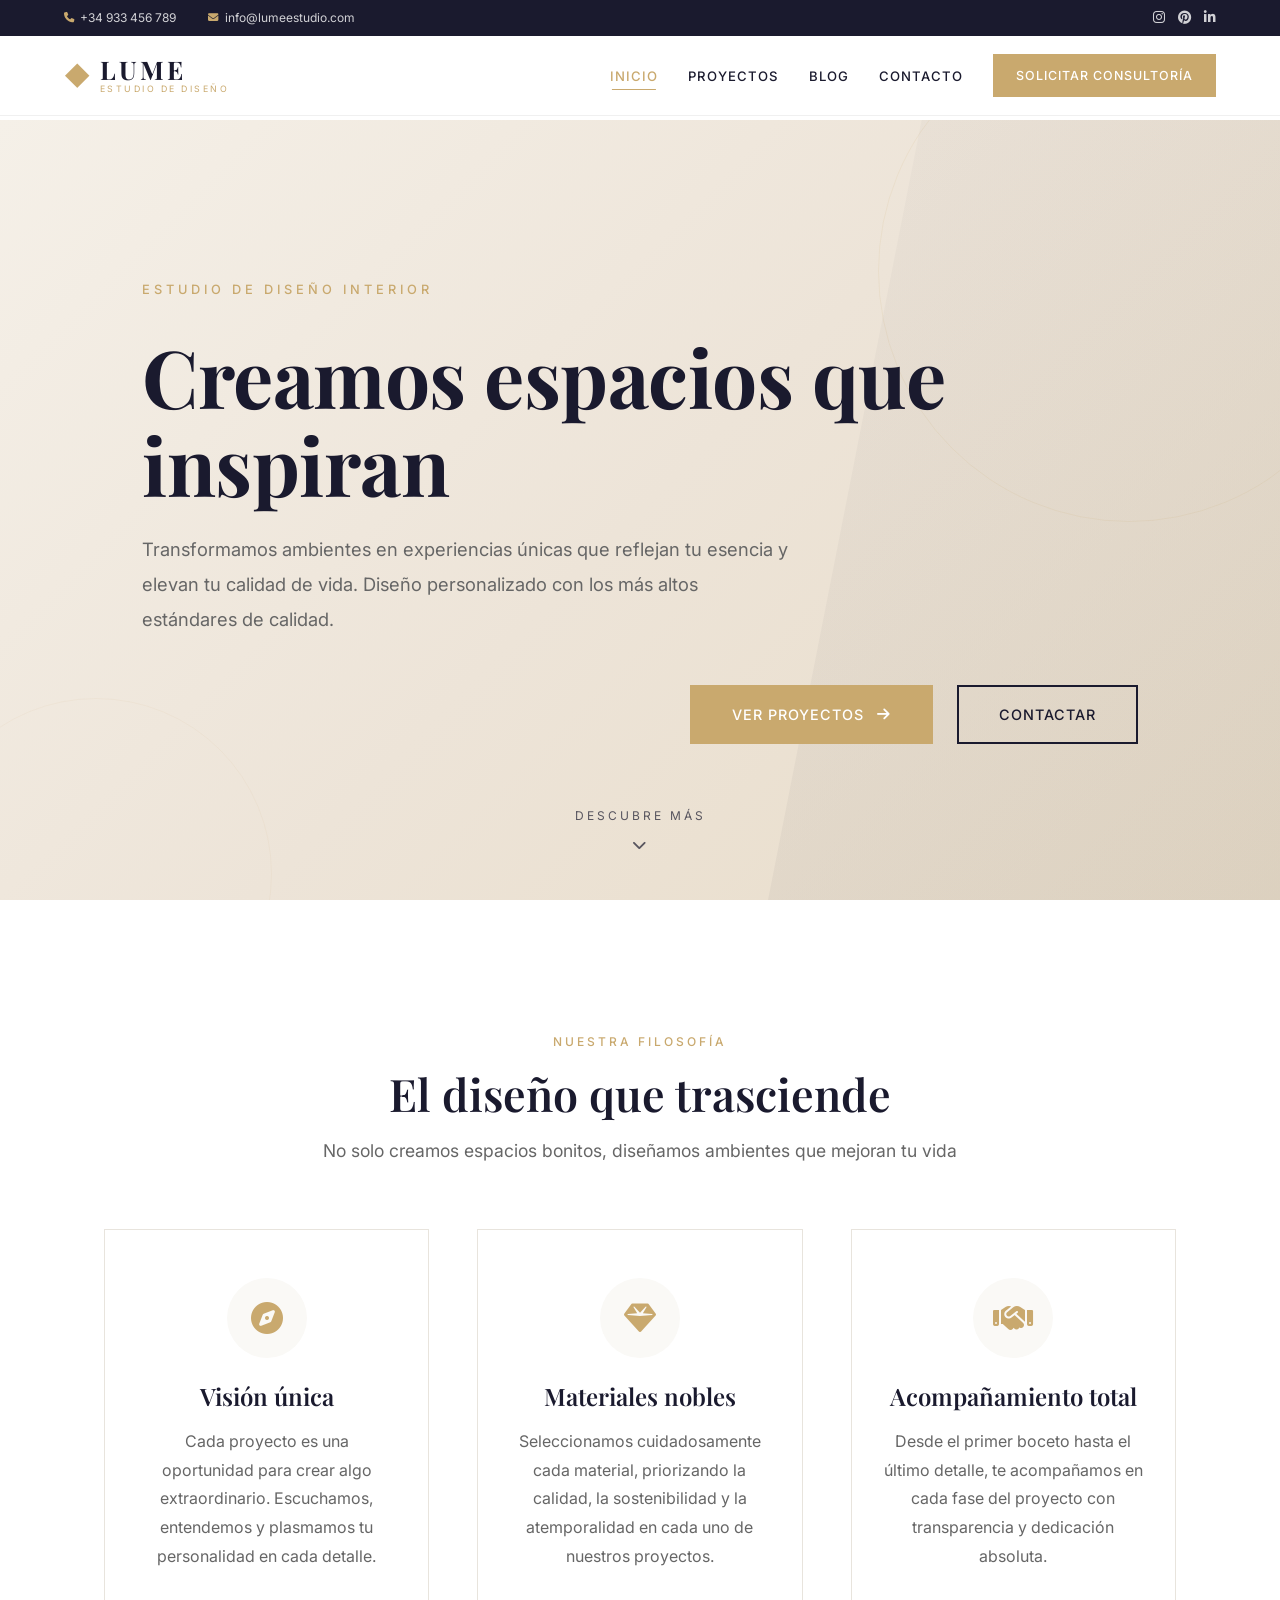
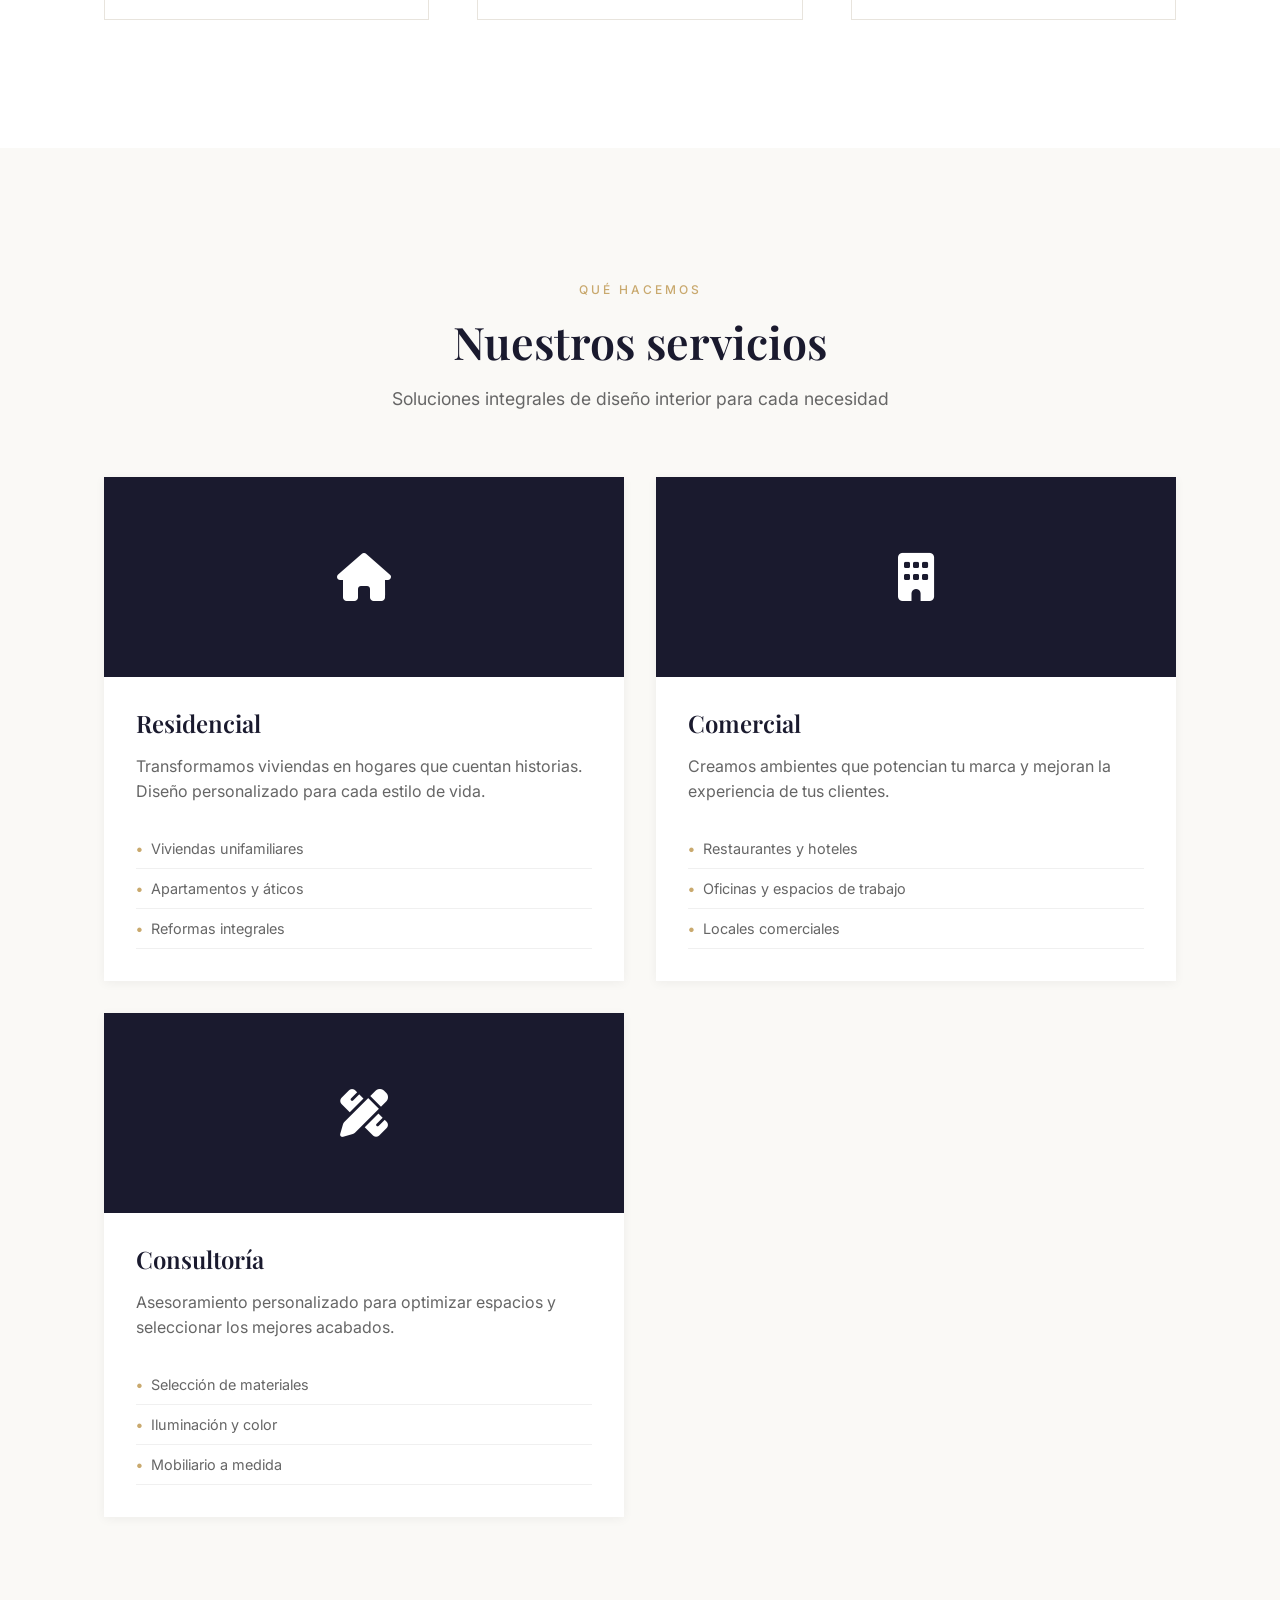
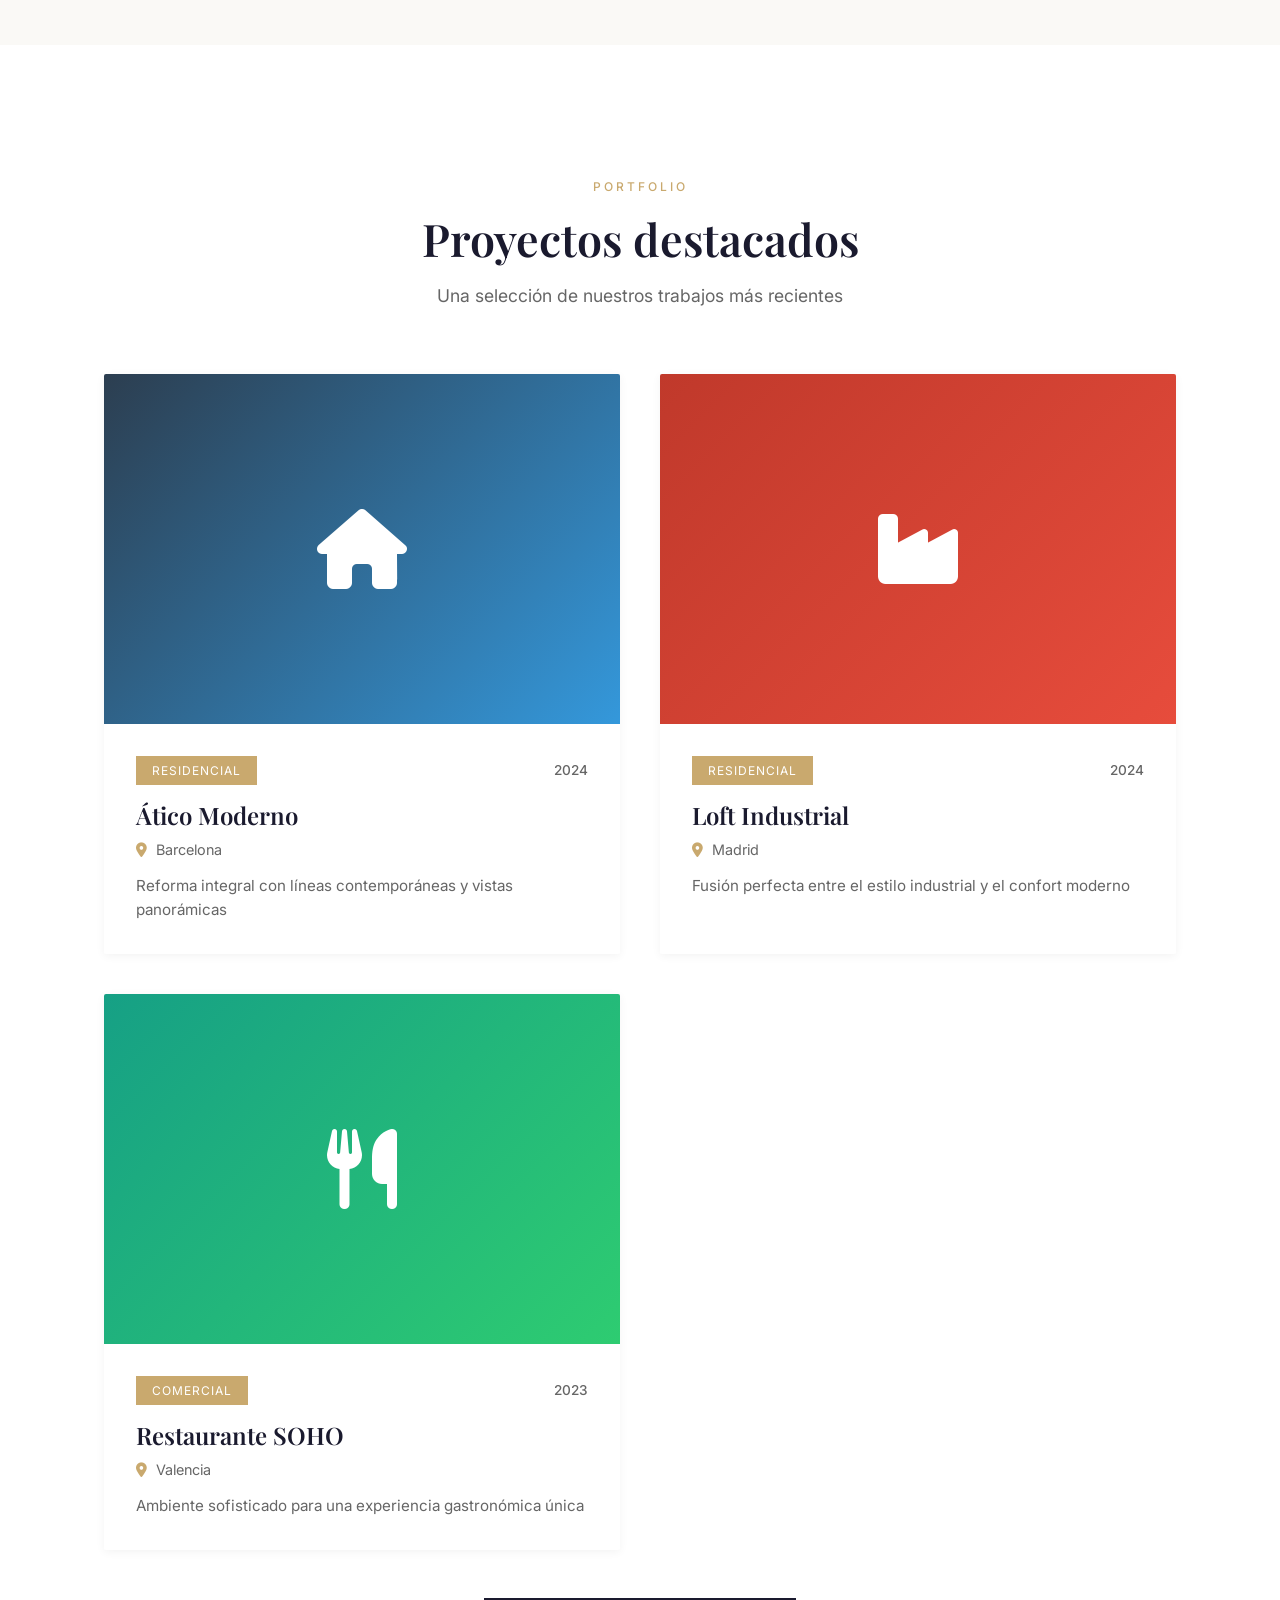
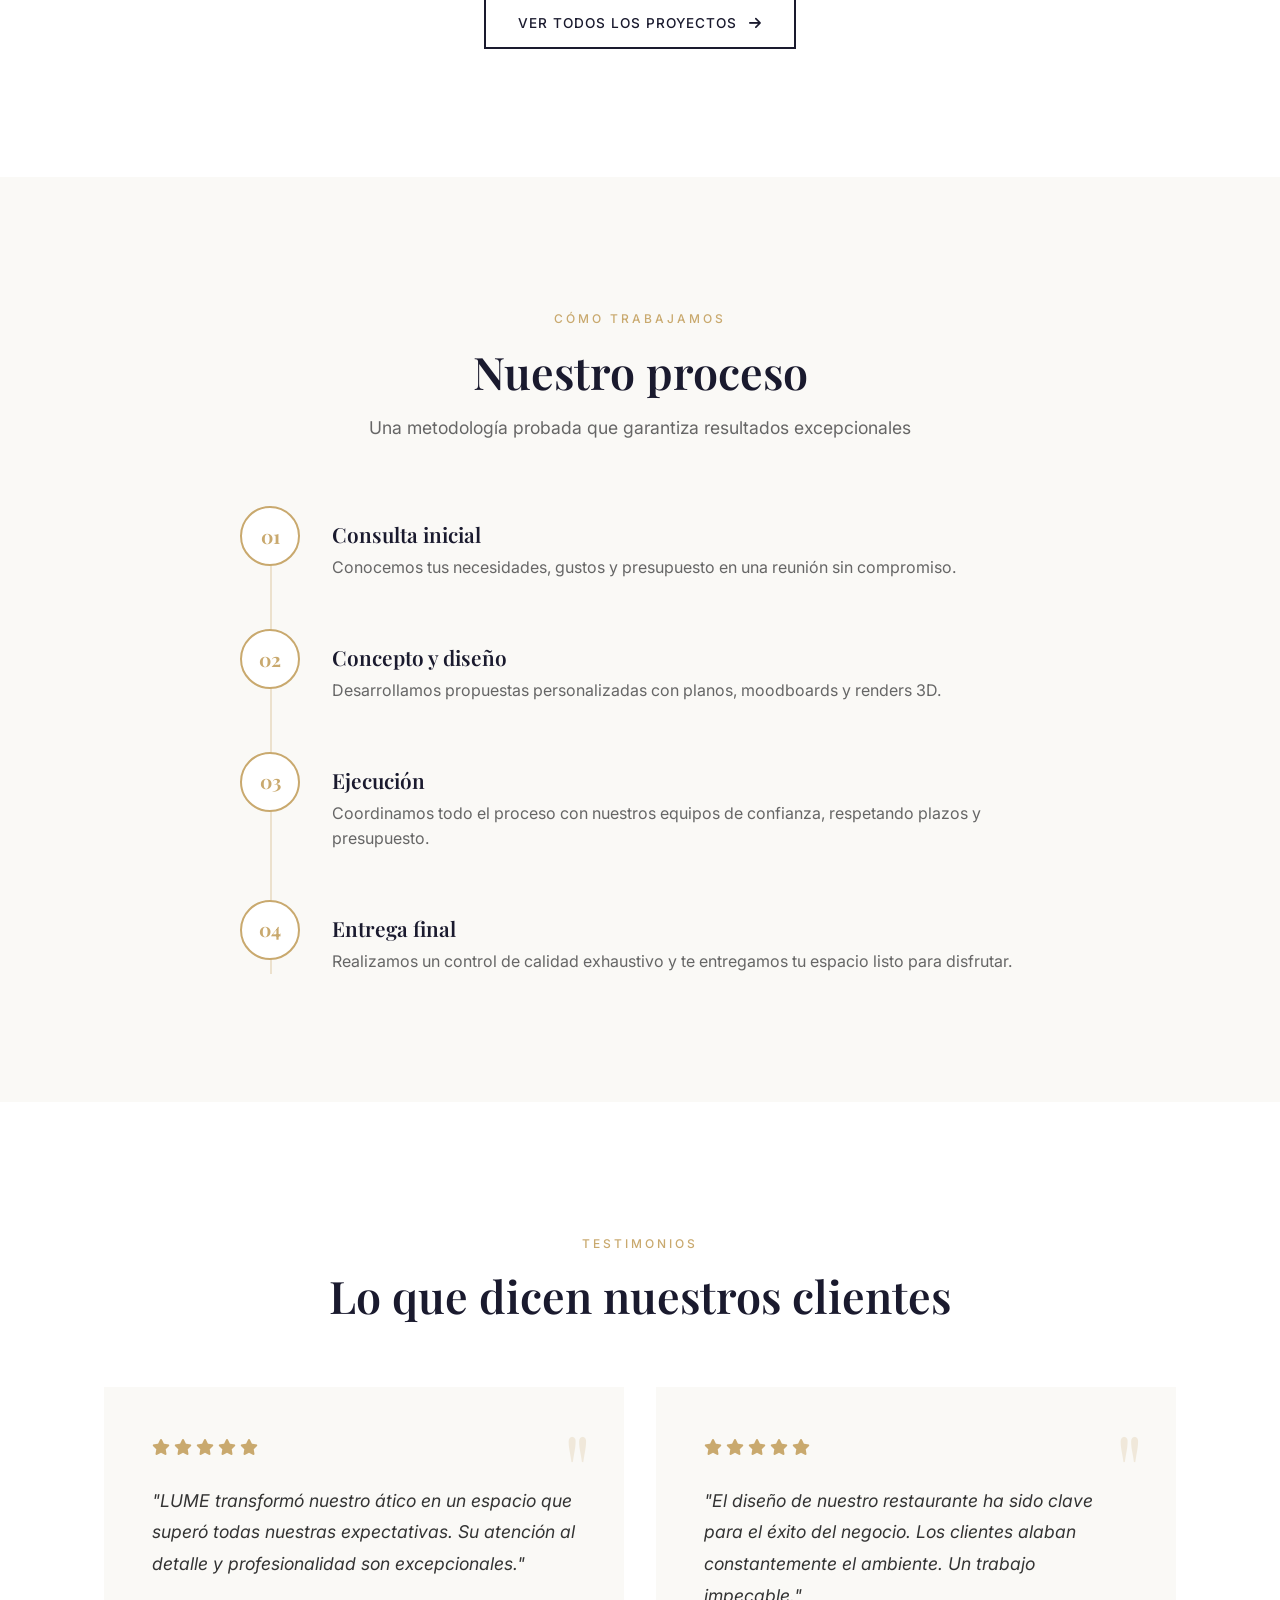
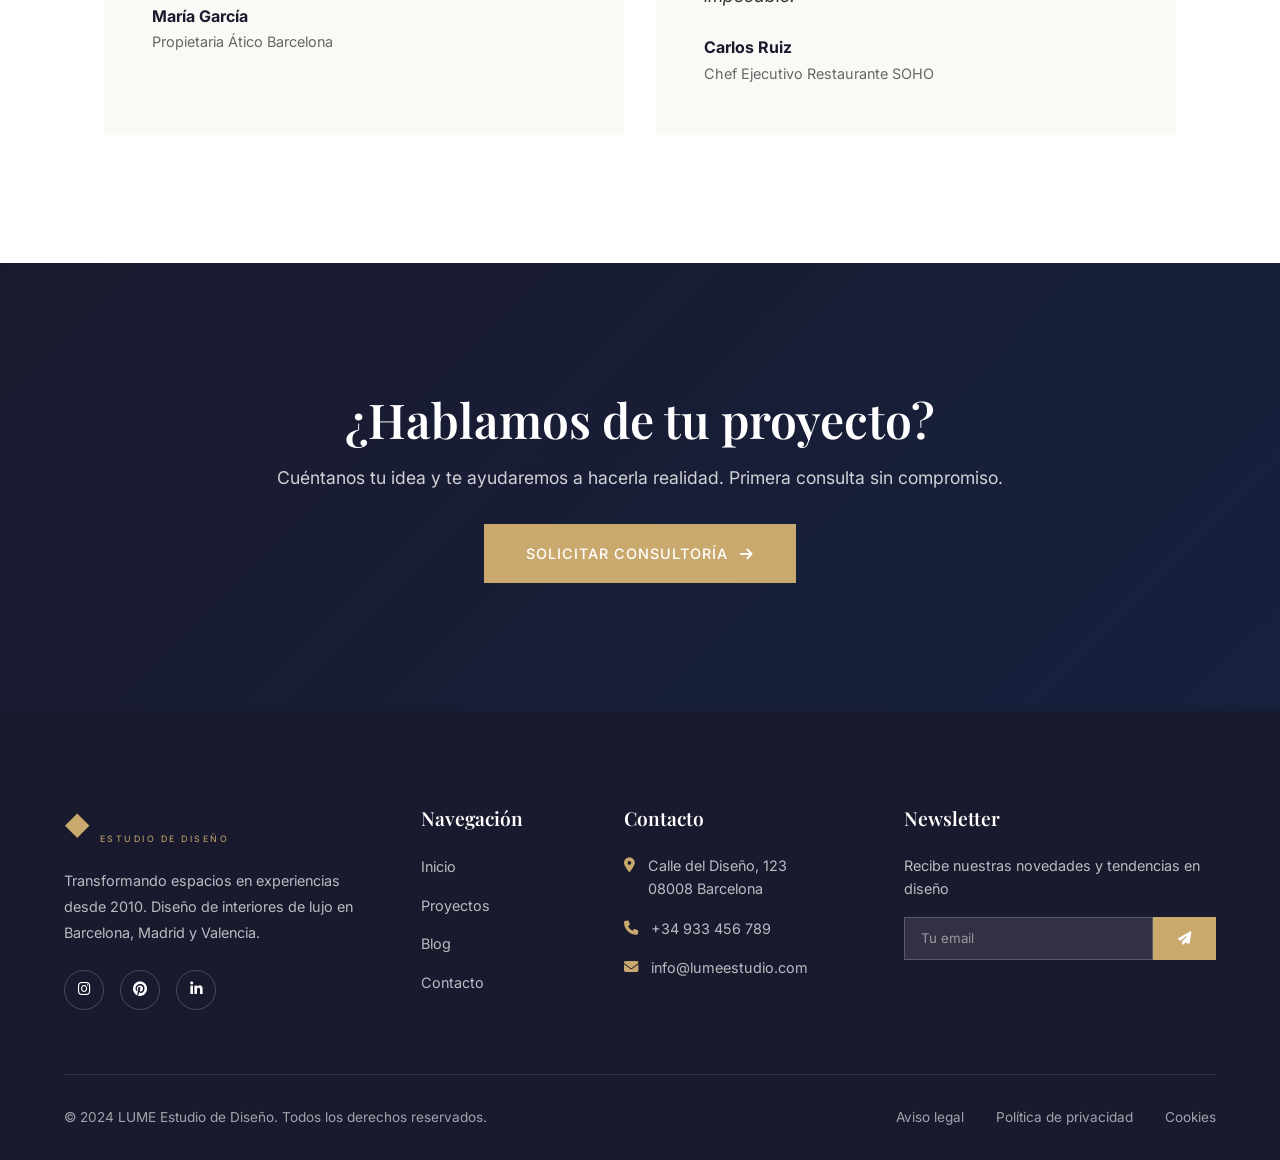
==== commit af8e25cc: "añadido articulo y resuelto estilos" ====
--- a/index.html
+++ b/index.html
@@ -3,12 +3,13 @@
 <head>
     <meta charset="UTF-8">
     <meta name="viewport" content="width=device-width, initial-scale=1.0">
-    <meta name="description" content="LUMIA Estudio - Diseño de interiores de lujo. Transformamos espacios en experiencias únicas. Proyectos residenciales y comerciales.">
-    <title>LUMIA Estudio | Diseño de Interiores de Lujo</title>
-    <link rel="stylesheet" href="css/style.css">
+    <meta name="description" content="LUME Estudio - Diseño de interiores de lujo. Transformamos espacios en experiencias únicas. Proyectos residenciales y comerciales.">
+    <title>LUME Estudio | Diseño de Interiores de Lujo</title>
+    <link rel="stylesheet" href="css/main.css">
     <link href="https://fonts.googleapis.com/css2?family=Playfair+Display:ital,wght@0,400;0,500;0,600;0,700;1,400&family=Inter:wght@300;400;500;600&display=swap" rel="stylesheet">
     <link rel="stylesheet" href="https://cdnjs.cloudflare.com/ajax/libs/font-awesome/6.4.0/css/all.min.css">
-</head>
+    <!-- Favicon -->
+    <link rel="icon" type="image/svg+xml" href="favicon.svg"></head>
 <body>
     <!-- Header Elegante -->
     <header class="header">
@@ -16,7 +17,7 @@
             <div class="header-top-content">
                 <div class="header-contact">
                     <a href="tel:+34933456789"><i class="fas fa-phone"></i> +34 933 456 789</a>
-                    <a href="mailto:info@lumiaestudio.com"><i class="fas fa-envelope"></i> info@lumiaestudio.com</a>
+                    <a href="mailto:info@lumeestudio.com"><i class="fas fa-envelope"></i> info@lumeestudio.com</a>
                 </div>
                 <div class="header-social">
                     <a href="#" aria-label="Instagram"><i class="fab fa-instagram"></i></a>
@@ -32,7 +33,7 @@
                     <a href="index.html">
                         <span class="logo-icon">◆</span>
                         <div class="logo-text">
-                            <h1>LUMIA</h1>
+                            <h1>LUME</h1>
                             <span class="logo-subtitle">ESTUDIO DE DISEÑO</span>
                         </div>
                     </a>
@@ -317,7 +318,7 @@
                             <i class="fas fa-star"></i>
                             <i class="fas fa-star"></i>
                         </div>
-                        <p class="testimonio-texto">"LUMIA transformó nuestro ático en un espacio que superó todas nuestras expectativas. Su atención al detalle y profesionalidad son excepcionales."</p>
+                        <p class="testimonio-texto">"LUME transformó nuestro ático en un espacio que superó todas nuestras expectativas. Su atención al detalle y profesionalidad son excepcionales."</p>
                         <div class="testimonio-autor">
                             <strong>María García</strong>
                             <span>Propietaria Ático Barcelona</span>
@@ -365,7 +366,7 @@
                     <a href="index.html">
                         <span class="logo-icon">◆</span>
                         <div class="logo-text">
-                            <h1>LUMIA</h1>
+                            <h1>LUME</h1>
                             <span class="logo-subtitle">ESTUDIO DE DISEÑO</span>
                         </div>
                     </a>
@@ -393,7 +394,7 @@
                 <ul>
                     <li><i class="fas fa-map-marker-alt"></i> Calle del Diseño, 123<br>08008 Barcelona</li>
                     <li><i class="fas fa-phone"></i> <a href="tel:+34933456789">+34 933 456 789</a></li>
-                    <li><i class="fas fa-envelope"></i> <a href="mailto:info@lumiaestudio.com">info@lumiaestudio.com</a></li>
+                    <li><i class="fas fa-envelope"></i> <a href="mailto:info@lumeestudio.com">info@lumeestudio.com</a></li>
                 </ul>
             </div>
             
@@ -409,7 +410,7 @@
         
         <div class="footer-bottom">
             <div class="footer-bottom-content">
-                <p>&copy; 2024 LUMIA Estudio de Diseño. Todos los derechos reservados.</p>
+                <p>&copy; 2024 LUME Estudio de Diseño. Todos los derechos reservados.</p>
                 <div class="footer-legal">
                     <a href="#">Aviso legal</a>
                     <a href="#">Política de privacidad</a>
--- a/css/main.css
+++ b/css/main.css
@@ -0,0 +1,15 @@
+/* ============================================
+   LUMIA ESTUDIO - Archivo Principal
+   Importa todos los módulos CSS
+   ============================================ */
+
+@import 'base.css';
+@import 'header.css';
+@import 'hero.css';
+@import 'componentes.css';
+@import 'secciones.css';
+@import 'proyectos.css';
+@import 'blog.css';
+@import 'contacto.css';
+@import 'footer.css';
+@import 'responsive.css';
